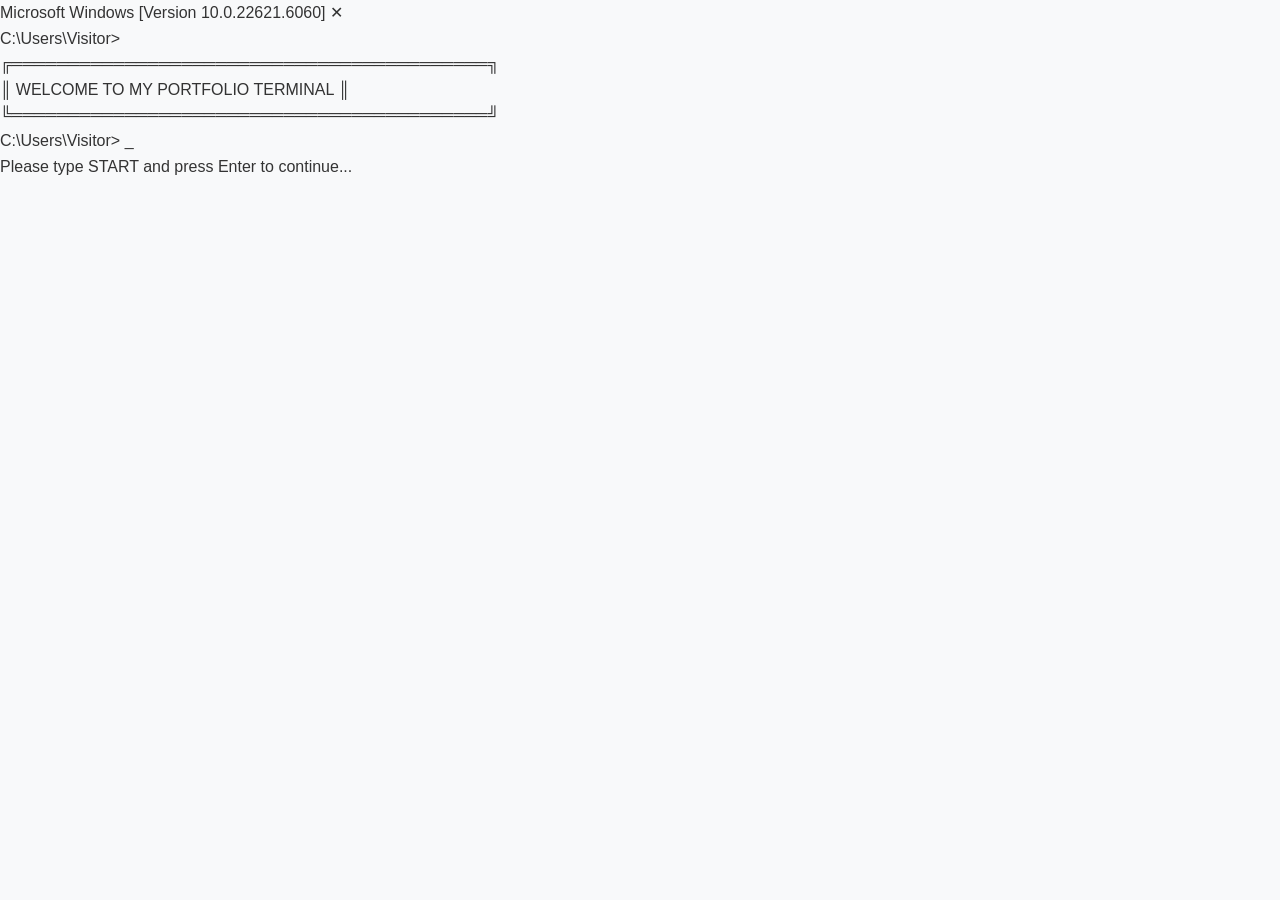
==== home.html @ 5a83742f "Update and rename index.html to home.html" ====
<!DOCTYPE html>
<html lang="en">
<head>
    <meta charset="UTF-8">
    <meta name="viewport" content="width=device-width, initial-scale=1.0">
    <title>CMD Portal - Welcome</title>
    <link rel="stylesheet" href="style.css">
</head>
<body class="cmd-body">
    <div class="cmd-container">
        <div class="cmd-screen">
            <div class="cmd-header">
                <span class="cmd-title">Microsoft Windows [Version 10.0.22621.6060]</span>
                <span class="cmd-close">✕</span>
            </div>
            <div class="cmd-content">
                <div class="cmd-line">
                    <span class="cmd-path">C:\Users\Visitor&gt;</span>
                    <span class="cmd-text"></span>
                </div>
                <div class="output-line" id="output"></div>
                
                <!-- پیام خوش‌آمدگویی -->
                <div class="welcome-message" id="welcomeMsg">
                    <div class="ascii-art">
                        ╔══════════════════════════════════════════╗<br>
                        ║     WELCOME TO MY PORTFOLIO TERMINAL      ║<br>
                        ╚══════════════════════════════════════════╝
                    </div>
                    <div class="cmd-prompt">
                        <span class="prompt-sign">C:\Users\Visitor&gt;</span>
                        <span class="blinking-cursor">_</span>
                    </div>
                    <div class="instruction">
                        Please type <span class="cmd-highlight">START</span> and press Enter to continue...
                    </div>
                </div>
            </div>
        </div>
    </div>

    <script>
        // المنت‌های صفحه
        const welcomeMsg = document.getElementById('welcomeMsg');
        let userInput = '';
        
        // ساخت input مخفی برای دریافت ورودی
        const hiddenInput = document.createElement('input');
        hiddenInput.type = 'text';
        hiddenInput.id = 'hiddenInput';
        hiddenInput.style.position = 'absolute';
        hiddenInput.style.opacity = '0';
        hiddenInput.style.left = '-9999px';
        document.body.appendChild(hiddenInput);
        
        // فوکوس روی input مخفی
        hiddenInput.focus();
        
        // دریافت ورودی از کاربر
        hiddenInput.addEventListener('keypress', function(e) {
            if (e.key === 'Enter') {
                const command = hiddenInput.value.trim().toUpperCase();
                hiddenInput.value = '';
                
                if (command === 'START') {
                    // هدایت به صفحه اصلی
                    window.location.href = 'home.html';
                } else if (command !== '') {
                    // پیام خطا برای دستور اشتباه
                    alert('Invalid command! Please type START to continue.');
                }
            }
        });
        
        // اطمینان از فوکوس روی صفحه
        document.body.addEventListener('click', function() {
            hiddenInput.focus();
        });
        
        // نمایش cursor چشمک زن
        function updateCursor() {
            const cursor = document.querySelector('.blinking-cursor');
            if (cursor) {
                cursor.style.opacity = cursor.style.opacity === '0' ? '1' : '0';
            }
        }
        
        setInterval(updateCursor, 500);
    </script>
</body>
</html>
---- style.css ----
/* تنظیمات کلی - این قسمت برای همه صفحات سایت است */
* {
    margin: 0;
    padding: 0;
    box-sizing: border-box;
}

body {
    font-family: 'Vazir', 'Segoe UI', Tahoma, Geneva, Verdana, sans-serif;
    line-height: 1.6;
    color: #333;
    background-color: #f8f9fa;
}

/* تنظیمات کانتینر - برای مرکز کردن محتوا */
.container {
    max-width: 1200px;
    margin: 0 auto;
    padding: 0 20px;
}

/* استایل منوی بالا (نویگیشن) */
header {
    background: #fff;
    box-shadow: 0 2px 10px rgba(0,0,0,0.1);
    position: fixed;
    width: 100%;
    top: 0;
    z-index: 1000;
}

nav {
    max-width: 1200px;
    margin: 0 auto;
    padding: 1rem 20px;
    display: flex;
    justify-content: space-between;
    align-items: center;
}

.logo {
    font-size: 1.5rem;
    font-weight: bold;
    color: #667eea;
}

.nav-links {
    display: flex;
    list-style: none;
    gap: 2rem;
}

.nav-links a {
    text-decoration: none;
    color: #333;
    font-weight: 500;
    transition: color 0.3s;
}

.nav-links a:hover {
    color: #667eea;
}

/* بخش خوش‌آمدگویی (Hero) */
.hero {
    background: linear-gradient(135deg, #667eea 0%, #764ba2 100%);
    color: white;
    text-align: center;
    padding: 150px 20px 100px;
    margin-top: 60px;
}

.hero-content h1 {
    font-size: 2.5rem;
    margin-bottom: 1rem;
}

.highlight {
    color: #ffd700;
}

.hero-content p {
    font-size: 1.2rem;
    margin-bottom: 0.5rem;
    opacity: 0.95;
}

.btn {
    display: inline-block;
    background: white;
    color: #667eea;
    padding: 12px 30px;
    border-radius: 25px;
    text-decoration: none;
    font-weight: bold;
    margin-top: 1rem;
    transition: transform 0.3s, box-shadow 0.3s;
}

.btn:hover {
    transform: translateY(-3px);
    box-shadow: 0 5px 15px rgba(0,0,0,0.2);
}

/* بخش پروژه‌ها */
.projects {
    padding: 80px 0;
    background: #fff;
}

.projects h2 {
    text-align: center;
    font-size: 2rem;
    margin-bottom: 1rem;
    color: #333;
}

.section-desc {
    text-align: center;
    color: #666;
    margin-bottom: 3rem;
}

.projects-grid {
    display: grid;
    grid-template-columns: repeat(auto-fill, minmax(320px, 1fr));
    gap: 30px;
}

.project-card {
    background: #fff;
    border-radius: 15px;
    overflow: hidden;
    box-shadow: 0 5px 20px rgba(0,0,0,0.1);
    transition: transform 0.3s, box-shadow 0.3s;
}

.project-card:hover {
    transform: translateY(-5px);
    box-shadow: 0 10px 30px rgba(0,0,0,0.15);
}

.project-card img {
    width: 100%;
    height: 220px;
    object-fit: cover;
}

.project-info {
    padding: 20px;
}

.project-info h3 {
    margin-bottom: 10px;
    color: #333;
}

.project-info p {
    color: #666;
    margin-bottom: 15px;
    font-size: 0.9rem;
}

.project-tags {
    display: flex;
    gap: 10px;
    flex-wrap: wrap;
    margin-bottom: 15px;
}

.project-tags span {
    background: #f0f0f0;
    padding: 5px 12px;
    border-radius: 20px;
    font-size: 0.8rem;
    color: #667eea;
}

.project-link {
    color: #667eea;
    text-decoration: none;
    font-weight: bold;
    transition: color 0.3s;
}

.project-link:hover {
    color: #764ba2;
}

/* بخش درباره من */
.about {
    background: #f8f9fa;
    padding: 80px 0;
}

.about h2 {
    text-align: center;
    font-size: 2rem;
    margin-bottom: 2rem;
}

.about-content {
    display: grid;
    grid-template-columns: 1fr 1fr;
    gap: 50px;
    align-items: center;
}

.about-text p {
    margin-bottom: 1rem;
    text-align: justify;
}

.skills {
    margin-top: 1.5rem;
}

.skills h3 {
    margin-bottom: 0.5rem;
    color: #667eea;
}

.skills ul {
    list-style: none;
    display: flex;
    flex-wrap: wrap;
    gap: 10px;
}

.skills li {
    background: white;
    padding: 5px 15px;
    border-radius: 20px;
    border: 1px solid #667eea;
    color: #667eea;
}

.about-image img {
    width: 100%;
    border-radius: 15px;
    box-shadow: 0 5px 20px rgba(0,0,0,0.1);
}

/* بخش تماس */
.contact {
    padding: 80px 0;
    background: #fff;
    text-align: center;
}

.contact h2 {
    font-size: 2rem;
    margin-bottom: 1rem;
}

.contact-info {
    display: flex;
    justify-content: center;
    gap: 40px;
    flex-wrap: wrap;
    margin-top: 3rem;
}

.contact-item {
    background: #f8f9fa;
    padding: 20px;
    border-radius: 15px;
    min-width: 200px;
}

.contact-item h3 {
    color: #667eea;
    margin-bottom: 10px;
}

/* فوتر */
footer {
    background: #333;
    color: white;
    text-align: center;
    padding: 20px;
}

/* تنظیمات موبایل (واکنش‌گرا) */
@media (max-width: 768px) {
    .nav-links {
        display: none;
    }
    
    .hero-content h1 {
        font-size: 1.8rem;
    }
    
    .about-content {
        grid-template-columns: 1fr;
    }
    
    .projects-grid {
        grid-template-columns: 1fr;
    }
    
    .contact-info {
        flex-direction: column;
        align-items: center;
    }
}
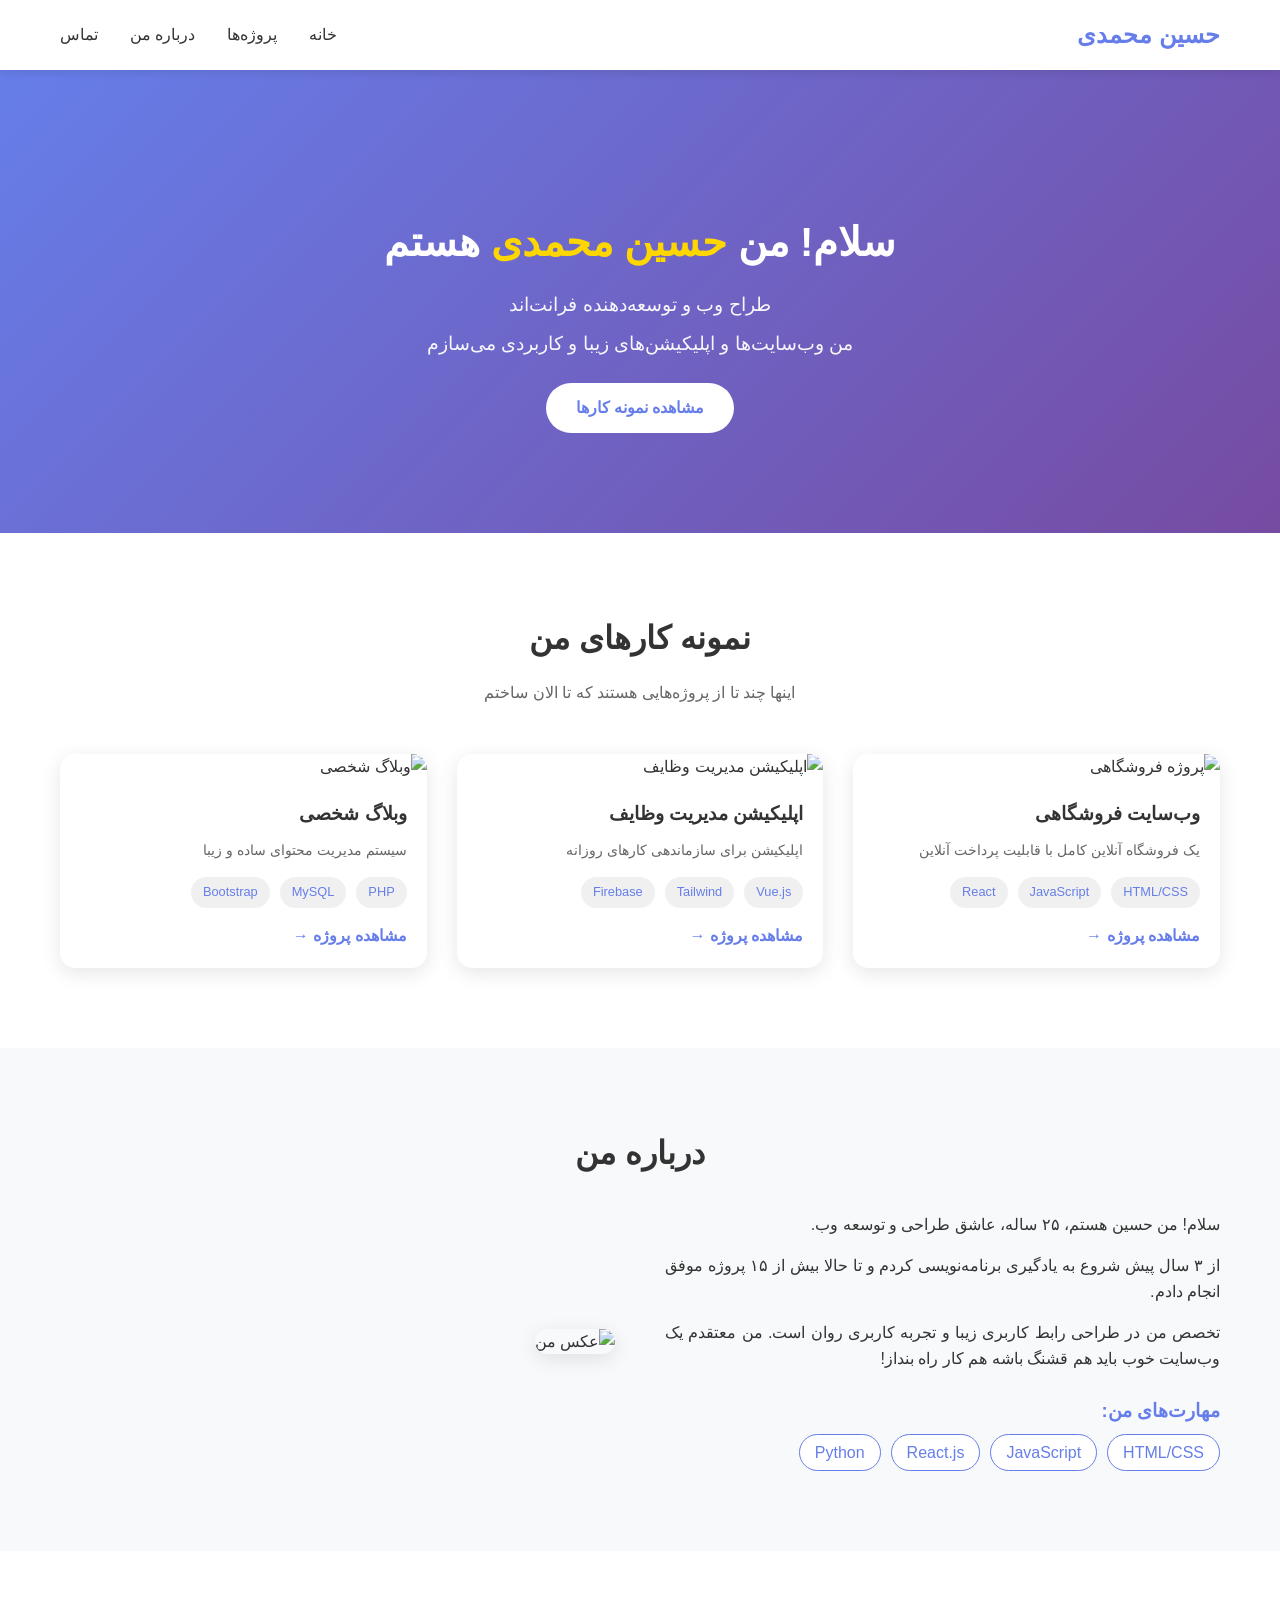
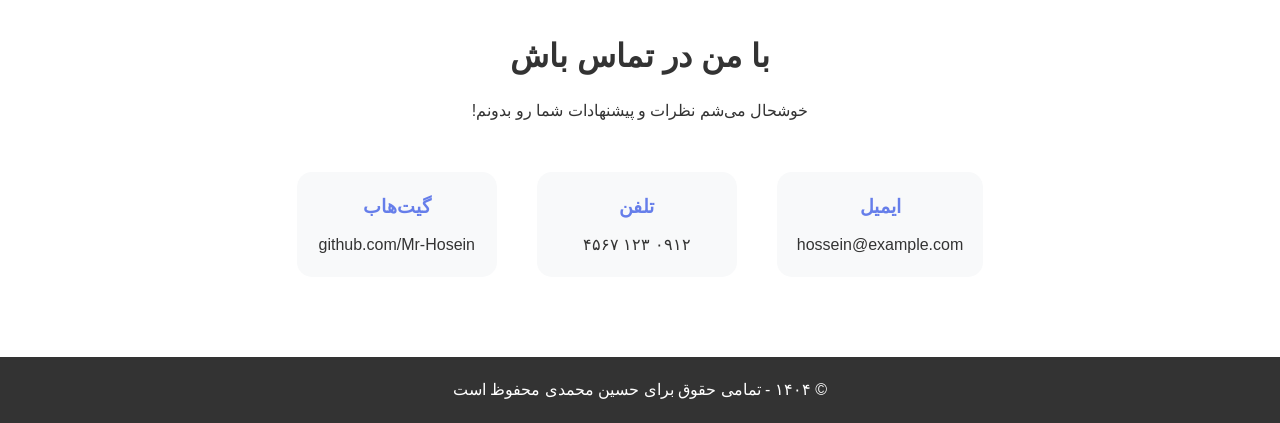
==== commit 64f0038c: "Update home.html" ====
--- a/home.html
+++ b/home.html
@@ -1,91 +1,143 @@
 <!DOCTYPE html>
-<html lang="en">
+<html lang="fa" dir="rtl">
 <head>
     <meta charset="UTF-8">
     <meta name="viewport" content="width=device-width, initial-scale=1.0">
-    <title>CMD Portal - Welcome</title>
+    <title>پورتفولیوی من | نمونه کارها</title>
     <link rel="stylesheet" href="style.css">
 </head>
-<body class="cmd-body">
-    <div class="cmd-container">
-        <div class="cmd-screen">
-            <div class="cmd-header">
-                <span class="cmd-title">Microsoft Windows [Version 10.0.22621.6060]</span>
-                <span class="cmd-close">✕</span>
+<body>
+    <!-- هدر سایت (قسمت بالایی) -->
+    <header>
+        <nav>
+            <div class="logo">حسین محمدی</div>
+            <ul class="nav-links">
+                <li><a href="#home">خانه</a></li>
+                <li><a href="#projects">پروژه‌ها</a></li>
+                <li><a href="#about">درباره من</a></li>
+                <li><a href="#contact">تماس</a></li>
+            </ul>
+        </nav>
+    </header>
+
+    <!-- بخش اصلی - صفحه خوش‌آمدگویی -->
+    <section id="home" class="hero">
+        <div class="hero-content">
+            <h1>سلام! من <span class="highlight">حسین محمدی</span> هستم</h1>
+            <p>طراح وب و توسعه‌دهنده فرانت‌اند</p>
+            <p>من وب‌سایت‌ها و اپلیکیشن‌های زیبا و کاربردی می‌سازم</p>
+            <a href="#projects" class="btn">مشاهده نمونه کارها</a>
+        </div>
+    </section>
+
+    <!-- بخش پروژه‌ها (جایی که عکس‌های شما قرار می‌گیرد) -->
+    <section id="projects" class="projects">
+        <div class="container">
+            <h2>نمونه کارهای من</h2>
+            <p class="section-desc">اینها چند تا از پروژه‌هایی هستند که تا الان ساختم</p>
+            
+            <div class="projects-grid">
+                <!-- پروژه 1 -->
+                <div class="project-card">
+                    <img src="images/project1.jpg" alt="پروژه فروشگاهی">
+                    <div class="project-info">
+                        <h3>وب‌سایت فروشگاهی</h3>
+                        <p>یک فروشگاه آنلاین کامل با قابلیت پرداخت آنلاین</p>
+                        <div class="project-tags">
+                            <span>HTML/CSS</span>
+                            <span>JavaScript</span>
+                            <span>React</span>
+                        </div>
+                        <a href="#" class="project-link">مشاهده پروژه →</a>
+                    </div>
+                </div>
+
+                <!-- پروژه 2 -->
+                <div class="project-card">
+                    <img src="images/project2.jpg" alt="اپلیکیشن مدیریت وظایف">
+                    <div class="project-info">
+                        <h3>اپلیکیشن مدیریت وظایف</h3>
+                        <p>اپلیکیشن برای سازماندهی کارهای روزانه</p>
+                        <div class="project-tags">
+                            <span>Vue.js</span>
+                            <span>Tailwind</span>
+                            <span>Firebase</span>
+                        </div>
+                        <a href="#" class="project-link">مشاهده پروژه →</a>
+                    </div>
+                </div>
+
+                <!-- پروژه 3 -->
+                <div class="project-card">
+                    <img src="images/project3.jpg" alt="وبلاگ شخصی">
+                    <div class="project-info">
+                        <h3>وبلاگ شخصی</h3>
+                        <p>سیستم مدیریت محتوای ساده و زیبا</p>
+                        <div class="project-tags">
+                            <span>PHP</span>
+                            <span>MySQL</span>
+                            <span>Bootstrap</span>
+                        </div>
+                        <a href="#" class="project-link">مشاهده پروژه →</a>
+                    </div>
+                </div>
+
+                <!-- می‌توانید پروژه‌های بیشتری اضافه کنید -->
             </div>
-            <div class="cmd-content">
-                <div class="cmd-line">
-                    <span class="cmd-path">C:\Users\Visitor&gt;</span>
-                    <span class="cmd-text"></span>
+        </div>
+    </section>
+
+    <!-- بخش درباره من -->
+    <section id="about" class="about">
+        <div class="container">
+            <h2>درباره من</h2>
+            <div class="about-content">
+                <div class="about-text">
+                    <p>سلام! من حسین هستم، ۲۵ ساله، عاشق طراحی و توسعه وب.</p>
+                    <p>از ۳ سال پیش شروع به یادگیری برنامه‌نویسی کردم و تا حالا بیش از ۱۵ پروژه موفق انجام دادم.</p>
+                    <p>تخصص من در طراحی رابط کاربری زیبا و تجربه کاربری روان است. من معتقدم یک وب‌سایت خوب باید هم قشنگ باشه هم کار راه بنداز!</p>
+                    <div class="skills">
+                        <h3>مهارت‌های من:</h3>
+                        <ul>
+                            <li>HTML/CSS</li>
+                            <li>JavaScript</li>
+                            <li>React.js</li>
+                            <li>Python</li>
+                        </ul>
+                    </div>
                 </div>
-                <div class="output-line" id="output"></div>
-                
-                <!-- پیام خوش‌آمدگویی -->
-                <div class="welcome-message" id="welcomeMsg">
-                    <div class="ascii-art">
-                        ╔══════════════════════════════════════════╗<br>
-                        ║     WELCOME TO MY PORTFOLIO TERMINAL      ║<br>
-                        ╚══════════════════════════════════════════╝
-                    </div>
-                    <div class="cmd-prompt">
-                        <span class="prompt-sign">C:\Users\Visitor&gt;</span>
-                        <span class="blinking-cursor">_</span>
-                    </div>
-                    <div class="instruction">
-                        Please type <span class="cmd-highlight">START</span> and press Enter to continue...
-                    </div>
+                <div class="about-image">
+                    <img src="images/profile.jpg" alt="عکس من">
                 </div>
             </div>
         </div>
-    </div>
+    </section>
 
-    <script>
-        // المنت‌های صفحه
-        const welcomeMsg = document.getElementById('welcomeMsg');
-        let userInput = '';
-        
-        // ساخت input مخفی برای دریافت ورودی
-        const hiddenInput = document.createElement('input');
-        hiddenInput.type = 'text';
-        hiddenInput.id = 'hiddenInput';
-        hiddenInput.style.position = 'absolute';
-        hiddenInput.style.opacity = '0';
-        hiddenInput.style.left = '-9999px';
-        document.body.appendChild(hiddenInput);
-        
-        // فوکوس روی input مخفی
-        hiddenInput.focus();
-        
-        // دریافت ورودی از کاربر
-        hiddenInput.addEventListener('keypress', function(e) {
-            if (e.key === 'Enter') {
-                const command = hiddenInput.value.trim().toUpperCase();
-                hiddenInput.value = '';
-                
-                if (command === 'START') {
-                    // هدایت به صفحه اصلی
-                    window.location.href = 'home.html';
-                } else if (command !== '') {
-                    // پیام خطا برای دستور اشتباه
-                    alert('Invalid command! Please type START to continue.');
-                }
-            }
-        });
-        
-        // اطمینان از فوکوس روی صفحه
-        document.body.addEventListener('click', function() {
-            hiddenInput.focus();
-        });
-        
-        // نمایش cursor چشمک زن
-        function updateCursor() {
-            const cursor = document.querySelector('.blinking-cursor');
-            if (cursor) {
-                cursor.style.opacity = cursor.style.opacity === '0' ? '1' : '0';
-            }
-        }
-        
-        setInterval(updateCursor, 500);
-    </script>
+    <!-- بخش تماس با من -->
+    <section id="contact" class="contact">
+        <div class="container">
+            <h2>با من در تماس باش</h2>
+            <p>خوشحال می‌شم نظرات و پیشنهادات شما رو بدونم!</p>
+            <div class="contact-info">
+                <div class="contact-item">
+                    <h3>ایمیل</h3>
+                    <p>hossein@example.com</p>
+                </div>
+                <div class="contact-item">
+                    <h3>تلفن</h3>
+                    <p>۰۹۱۲ ۱۲۳ ۴۵۶۷</p>
+                </div>
+                <div class="contact-item">
+                    <h3>گیت‌هاب</h3>
+                    <p>github.com/Mr-Hosein</p>
+                </div>
+            </div>
+        </div>
+    </section>
+
+    <!-- فوتر (پایین سایت) -->
+    <footer>
+        <p>© ۱۴۰۴ - تمامی حقوق برای حسین محمدی محفوظ است</p>
+    </footer>
 </body>
 </html>
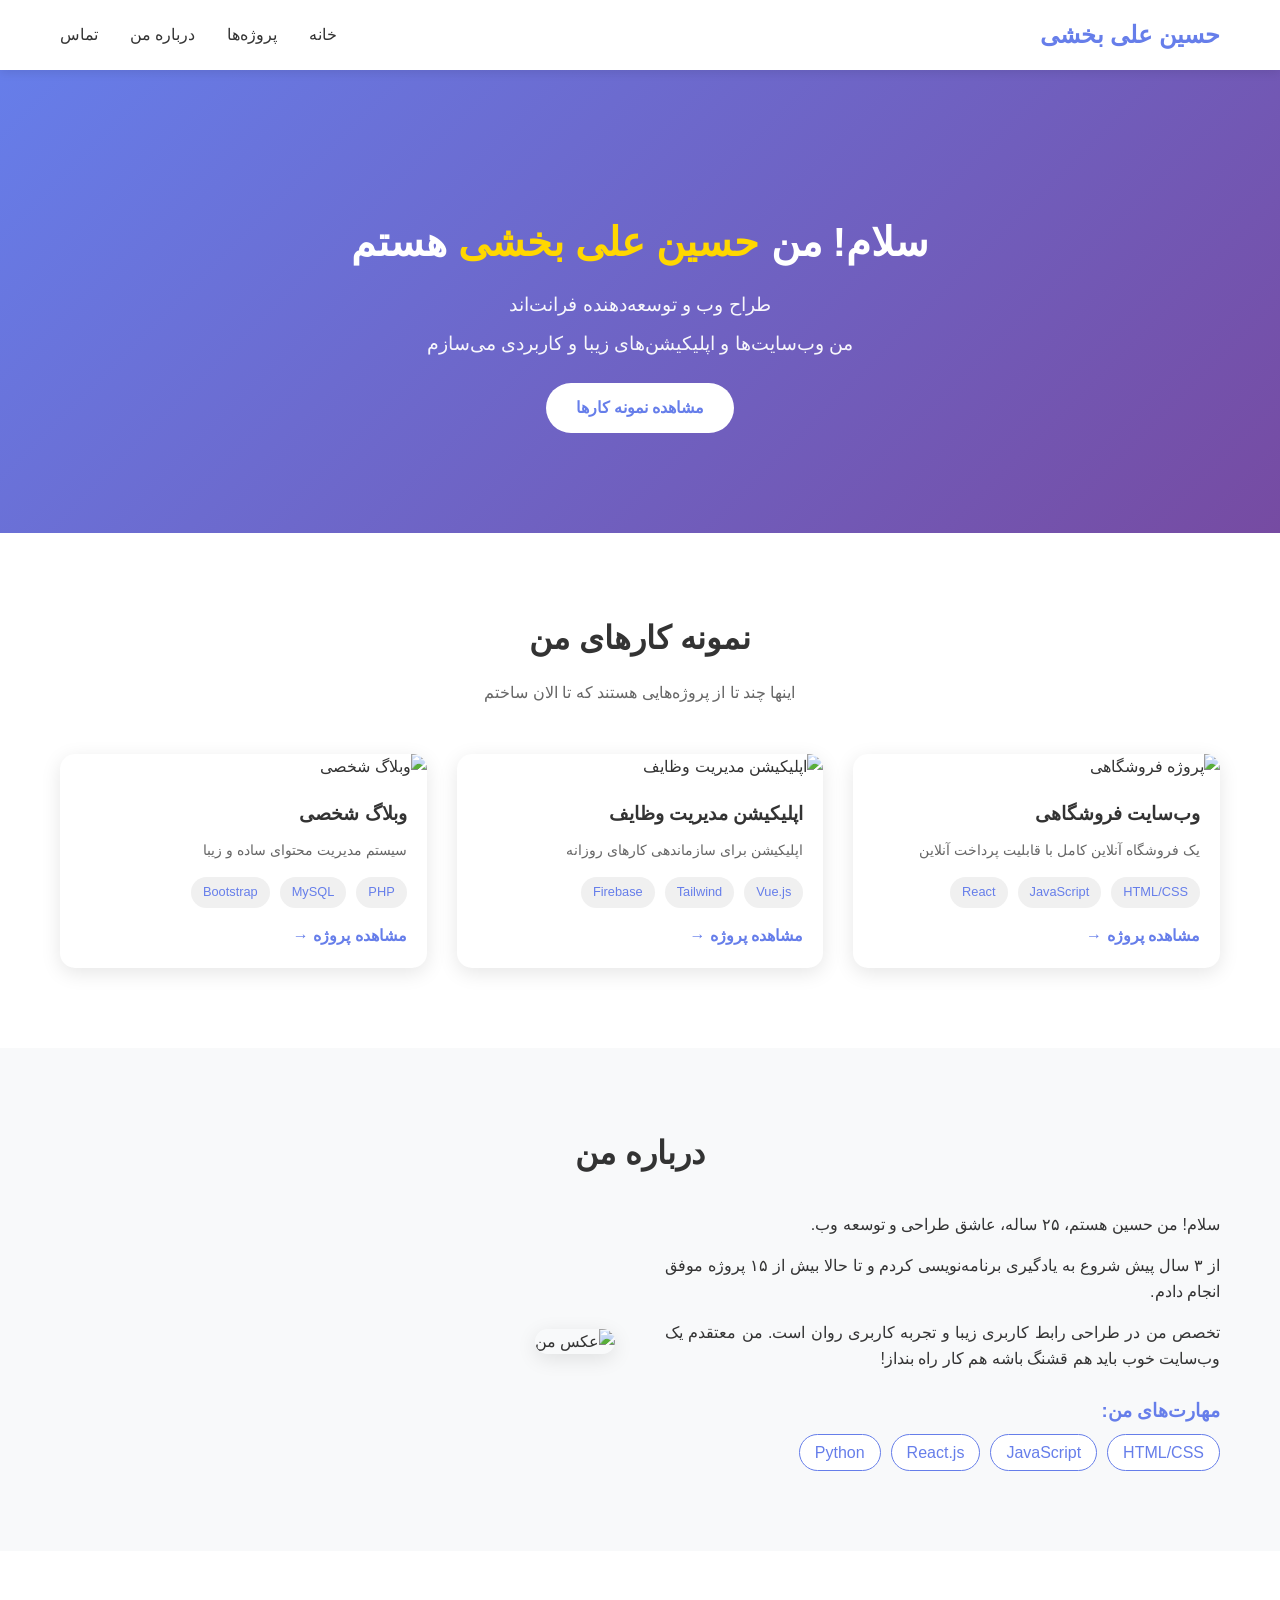
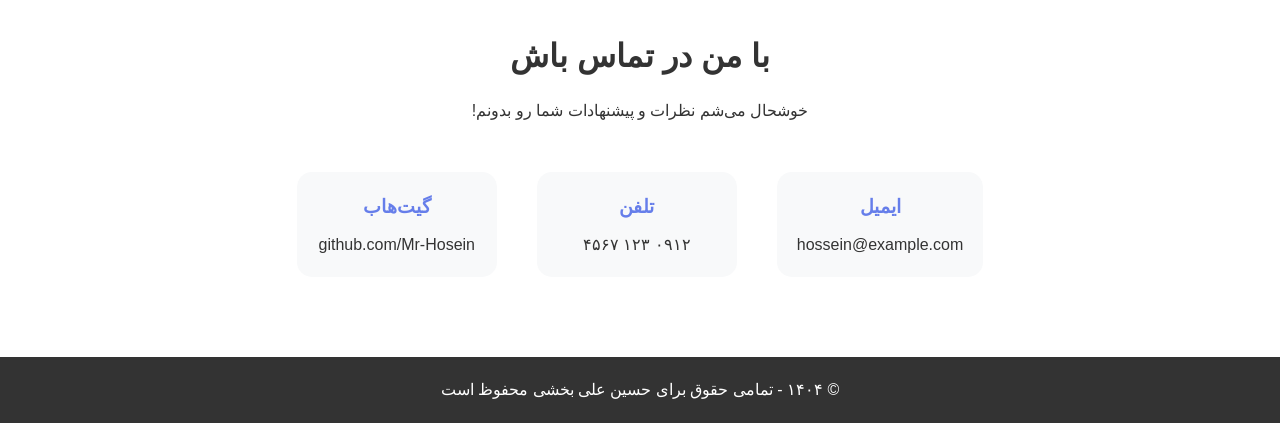
==== commit 4ebc0618: "Update home.html" ====
--- a/home.html
+++ b/home.html
@@ -4,13 +4,13 @@
     <meta charset="UTF-8">
     <meta name="viewport" content="width=device-width, initial-scale=1.0">
     <title>پورتفولیوی من | نمونه کارها</title>
-    <link rel="stylesheet" href="style.css">
+    <link rel="stylesheet" href="home_style.css">
 </head>
 <body>
     <!-- هدر سایت (قسمت بالایی) -->
     <header>
         <nav>
-            <div class="logo">حسین محمدی</div>
+            <div class="logo">حسین علی بخشی</div>
             <ul class="nav-links">
                 <li><a href="#home">خانه</a></li>
                 <li><a href="#projects">پروژه‌ها</a></li>
@@ -23,7 +23,7 @@
     <!-- بخش اصلی - صفحه خوش‌آمدگویی -->
     <section id="home" class="hero">
         <div class="hero-content">
-            <h1>سلام! من <span class="highlight">حسین محمدی</span> هستم</h1>
+            <h1>سلام! من <span class="highlight">حسین علی بخشی</span> هستم</h1>
             <p>طراح وب و توسعه‌دهنده فرانت‌اند</p>
             <p>من وب‌سایت‌ها و اپلیکیشن‌های زیبا و کاربردی می‌سازم</p>
             <a href="#projects" class="btn">مشاهده نمونه کارها</a>
@@ -137,7 +137,7 @@
 
     <!-- فوتر (پایین سایت) -->
     <footer>
-        <p>© ۱۴۰۴ - تمامی حقوق برای حسین محمدی محفوظ است</p>
+        <p>© ۱۴۰۴ - تمامی حقوق برای حسین علی بخشی محفوظ است</p>
     </footer>
 </body>
 </html>
--- a/home_style.css
+++ b/home_style.css
@@ -0,0 +1,306 @@
+/* تنظیمات کلی - این قسمت برای همه صفحات سایت است */
+* {
+    margin: 0;
+    padding: 0;
+    box-sizing: border-box;
+}
+
+body {
+    font-family: 'Vazir', 'Segoe UI', Tahoma, Geneva, Verdana, sans-serif;
+    line-height: 1.6;
+    color: #333;
+    background-color: #f8f9fa;
+}
+
+/* تنظیمات کانتینر - برای مرکز کردن محتوا */
+.container {
+    max-width: 1200px;
+    margin: 0 auto;
+    padding: 0 20px;
+}
+
+/* استایل منوی بالا (نویگیشن) */
+header {
+    background: #fff;
+    box-shadow: 0 2px 10px rgba(0,0,0,0.1);
+    position: fixed;
+    width: 100%;
+    top: 0;
+    z-index: 1000;
+}
+
+nav {
+    max-width: 1200px;
+    margin: 0 auto;
+    padding: 1rem 20px;
+    display: flex;
+    justify-content: space-between;
+    align-items: center;
+}
+
+.logo {
+    font-size: 1.5rem;
+    font-weight: bold;
+    color: #667eea;
+}
+
+.nav-links {
+    display: flex;
+    list-style: none;
+    gap: 2rem;
+}
+
+.nav-links a {
+    text-decoration: none;
+    color: #333;
+    font-weight: 500;
+    transition: color 0.3s;
+}
+
+.nav-links a:hover {
+    color: #667eea;
+}
+
+/* بخش خوش‌آمدگویی (Hero) */
+.hero {
+    background: linear-gradient(135deg, #667eea 0%, #764ba2 100%);
+    color: white;
+    text-align: center;
+    padding: 150px 20px 100px;
+    margin-top: 60px;
+}
+
+.hero-content h1 {
+    font-size: 2.5rem;
+    margin-bottom: 1rem;
+}
+
+.highlight {
+    color: #ffd700;
+}
+
+.hero-content p {
+    font-size: 1.2rem;
+    margin-bottom: 0.5rem;
+    opacity: 0.95;
+}
+
+.btn {
+    display: inline-block;
+    background: white;
+    color: #667eea;
+    padding: 12px 30px;
+    border-radius: 25px;
+    text-decoration: none;
+    font-weight: bold;
+    margin-top: 1rem;
+    transition: transform 0.3s, box-shadow 0.3s;
+}
+
+.btn:hover {
+    transform: translateY(-3px);
+    box-shadow: 0 5px 15px rgba(0,0,0,0.2);
+}
+
+/* بخش پروژه‌ها */
+.projects {
+    padding: 80px 0;
+    background: #fff;
+}
+
+.projects h2 {
+    text-align: center;
+    font-size: 2rem;
+    margin-bottom: 1rem;
+    color: #333;
+}
+
+.section-desc {
+    text-align: center;
+    color: #666;
+    margin-bottom: 3rem;
+}
+
+.projects-grid {
+    display: grid;
+    grid-template-columns: repeat(auto-fill, minmax(320px, 1fr));
+    gap: 30px;
+}
+
+.project-card {
+    background: #fff;
+    border-radius: 15px;
+    overflow: hidden;
+    box-shadow: 0 5px 20px rgba(0,0,0,0.1);
+    transition: transform 0.3s, box-shadow 0.3s;
+}
+
+.project-card:hover {
+    transform: translateY(-5px);
+    box-shadow: 0 10px 30px rgba(0,0,0,0.15);
+}
+
+.project-card img {
+    width: 100%;
+    height: 220px;
+    object-fit: cover;
+}
+
+.project-info {
+    padding: 20px;
+}
+
+.project-info h3 {
+    margin-bottom: 10px;
+    color: #333;
+}
+
+.project-info p {
+    color: #666;
+    margin-bottom: 15px;
+    font-size: 0.9rem;
+}
+
+.project-tags {
+    display: flex;
+    gap: 10px;
+    flex-wrap: wrap;
+    margin-bottom: 15px;
+}
+
+.project-tags span {
+    background: #f0f0f0;
+    padding: 5px 12px;
+    border-radius: 20px;
+    font-size: 0.8rem;
+    color: #667eea;
+}
+
+.project-link {
+    color: #667eea;
+    text-decoration: none;
+    font-weight: bold;
+    transition: color 0.3s;
+}
+
+.project-link:hover {
+    color: #764ba2;
+}
+
+/* بخش درباره من */
+.about {
+    background: #f8f9fa;
+    padding: 80px 0;
+}
+
+.about h2 {
+    text-align: center;
+    font-size: 2rem;
+    margin-bottom: 2rem;
+}
+
+.about-content {
+    display: grid;
+    grid-template-columns: 1fr 1fr;
+    gap: 50px;
+    align-items: center;
+}
+
+.about-text p {
+    margin-bottom: 1rem;
+    text-align: justify;
+}
+
+.skills {
+    margin-top: 1.5rem;
+}
+
+.skills h3 {
+    margin-bottom: 0.5rem;
+    color: #667eea;
+}
+
+.skills ul {
+    list-style: none;
+    display: flex;
+    flex-wrap: wrap;
+    gap: 10px;
+}
+
+.skills li {
+    background: white;
+    padding: 5px 15px;
+    border-radius: 20px;
+    border: 1px solid #667eea;
+    color: #667eea;
+}
+
+.about-image img {
+    width: 100%;
+    border-radius: 15px;
+    box-shadow: 0 5px 20px rgba(0,0,0,0.1);
+}
+
+/* بخش تماس */
+.contact {
+    padding: 80px 0;
+    background: #fff;
+    text-align: center;
+}
+
+.contact h2 {
+    font-size: 2rem;
+    margin-bottom: 1rem;
+}
+
+.contact-info {
+    display: flex;
+    justify-content: center;
+    gap: 40px;
+    flex-wrap: wrap;
+    margin-top: 3rem;
+}
+
+.contact-item {
+    background: #f8f9fa;
+    padding: 20px;
+    border-radius: 15px;
+    min-width: 200px;
+}
+
+.contact-item h3 {
+    color: #667eea;
+    margin-bottom: 10px;
+}
+
+/* فوتر */
+footer {
+    background: #333;
+    color: white;
+    text-align: center;
+    padding: 20px;
+}
+
+/* تنظیمات موبایل (واکنش‌گرا) */
+@media (max-width: 768px) {
+    .nav-links {
+        display: none;
+    }
+    
+    .hero-content h1 {
+        font-size: 1.8rem;
+    }
+    
+    .about-content {
+        grid-template-columns: 1fr;
+    }
+    
+    .projects-grid {
+        grid-template-columns: 1fr;
+    }
+    
+    .contact-info {
+        flex-direction: column;
+        align-items: center;
+    }
+}
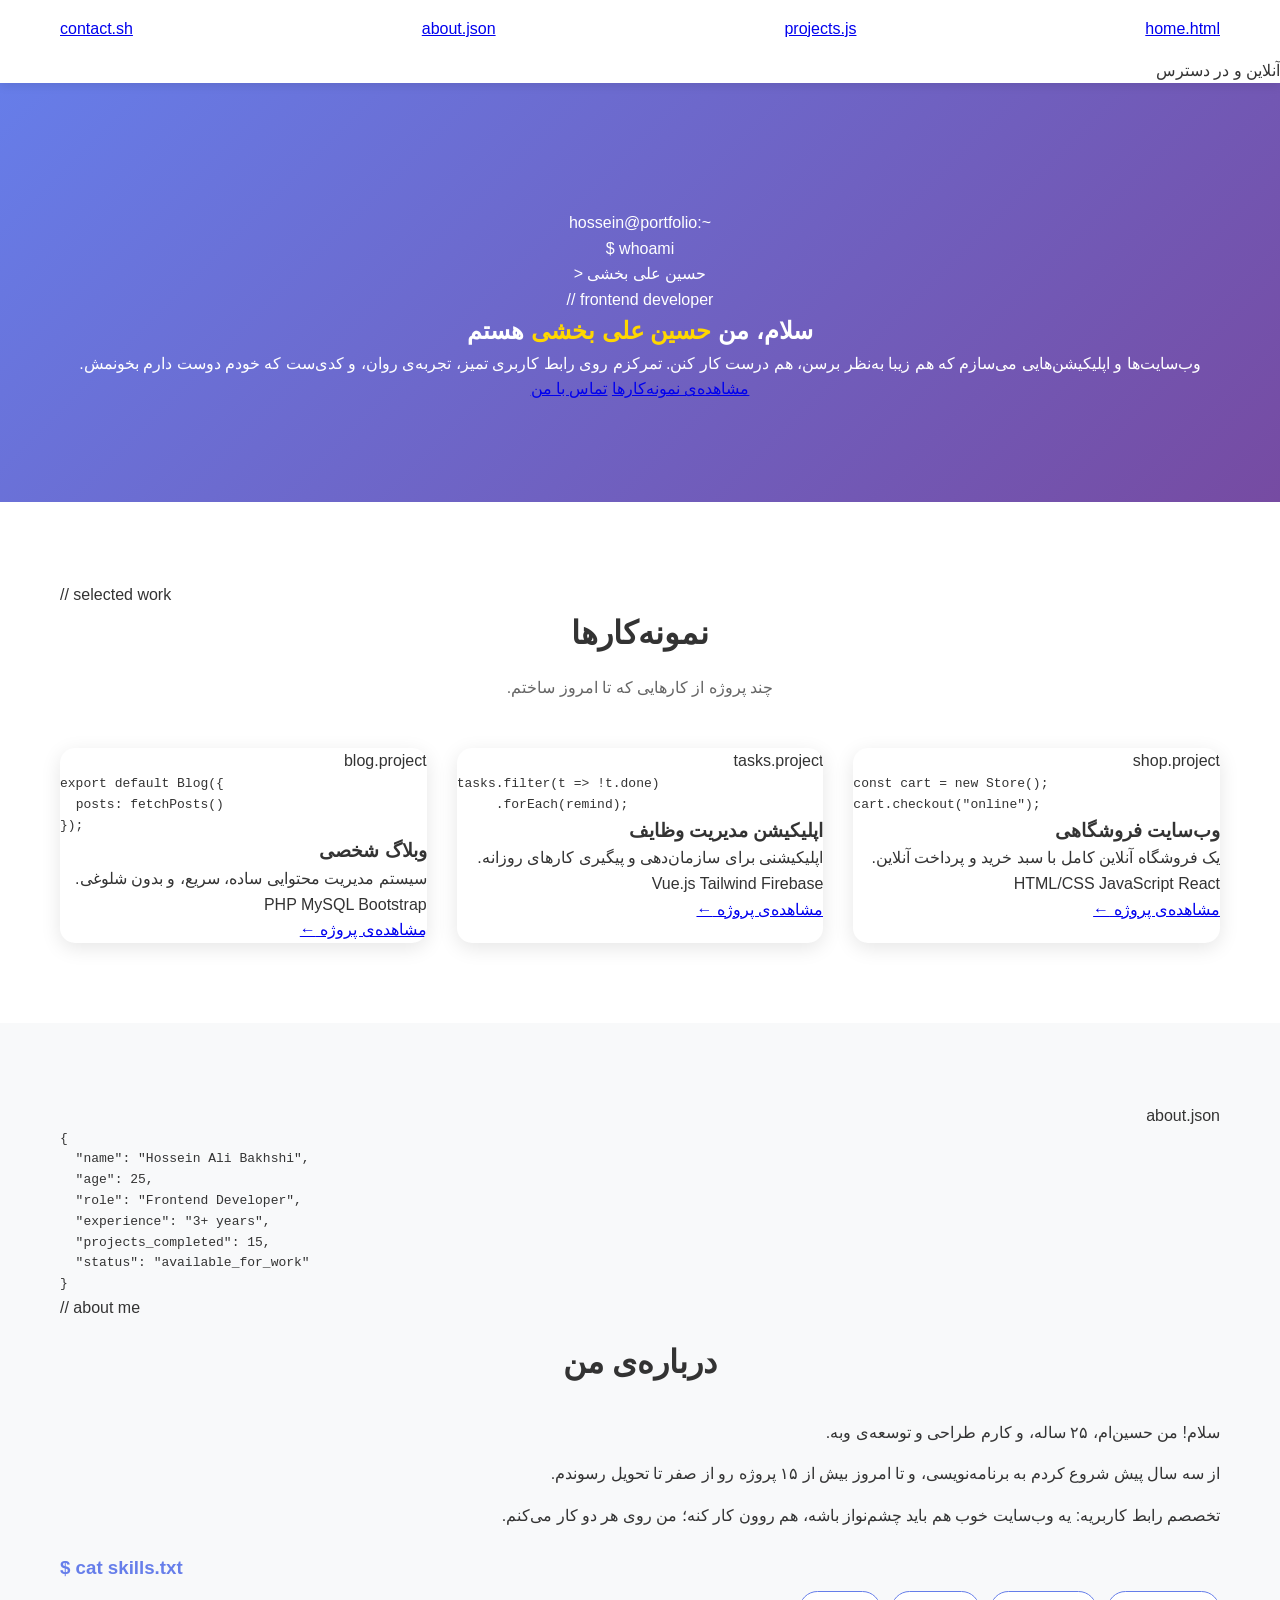
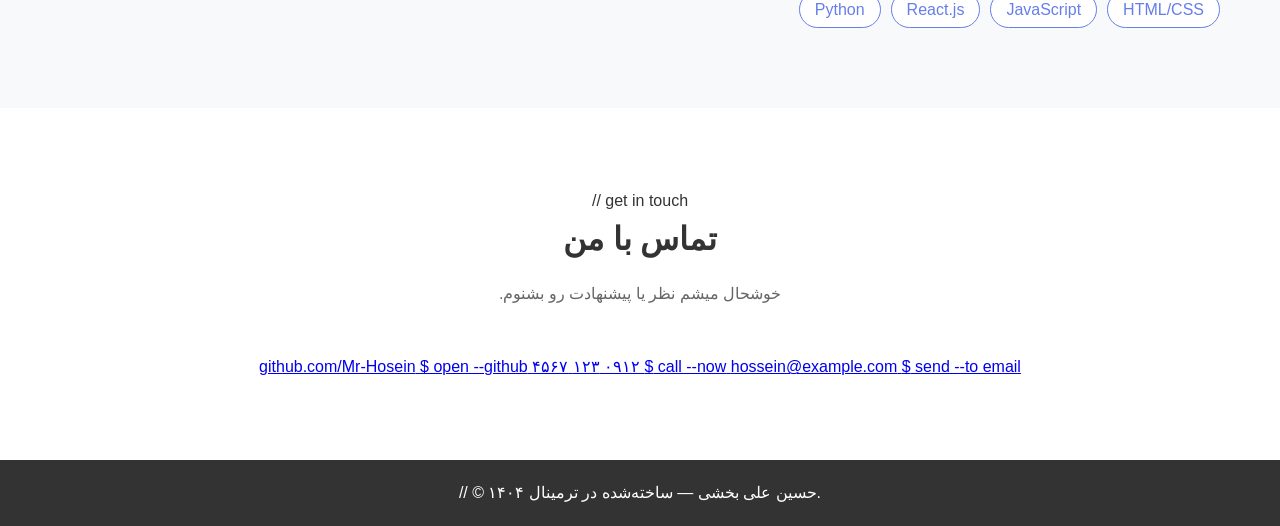
==== commit b1ece64a: "Update home.html" ====
--- a/home.html
+++ b/home.html
@@ -3,101 +3,188 @@
 <head>
     <meta charset="UTF-8">
     <meta name="viewport" content="width=device-width, initial-scale=1.0">
-    <title>پورتفولیوی من | نمونه کارها</title>
+    <title>حسین علی بخشی | طراح و توسعه‌دهنده فرانت‌اند</title>
+    <link rel="preconnect" href="https://fonts.googleapis.com">
+    <link rel="preconnect" href="https://fonts.gstatic.com" crossorigin>
+    <link href="https://fonts.googleapis.com/css2?family=JetBrains+Mono:wght@400;500;600;700&family=Vazirmatn:wght@400;500;600;700;900&display=swap" rel="stylesheet">
     <link rel="stylesheet" href="home_style.css">
 </head>
 <body>
-    <!-- هدر سایت (قسمت بالایی) -->
-    <header>
-        <nav>
-            <div class="logo">حسین علی بخشی</div>
-            <ul class="nav-links">
-                <li><a href="#home">خانه</a></li>
-                <li><a href="#projects">پروژه‌ها</a></li>
-                <li><a href="#about">درباره من</a></li>
-                <li><a href="#contact">تماس</a></li>
-            </ul>
+
+    <!-- نوار پیشرفت اسکرول -->
+    <div class="scroll-progress" id="scrollProgress"></div>
+
+    <!-- افکت خطوط ریز پس‌زمینه (Scanline) -->
+    <div class="scanline-overlay" aria-hidden="true"></div>
+
+    <!-- هدر: نوار تب‌های ادیتور کد -->
+    <header class="ide-topbar">
+        <nav class="ide-tabs">
+            <a href="#home" class="ide-tab active" data-target="home">
+                <span class="tab-dot"></span>home.html
+            </a>
+            <a href="#projects" class="ide-tab" data-target="projects">
+                <span class="tab-dot"></span>projects.js
+            </a>
+            <a href="#about" class="ide-tab" data-target="about">
+                <span class="tab-dot"></span>about.json
+            </a>
+            <a href="#contact" class="ide-tab" data-target="contact">
+                <span class="tab-dot"></span>contact.sh
+            </a>
         </nav>
+        <div class="ide-status">
+            <span class="status-dot"></span>
+            <span class="status-text">آنلاین و در دسترس</span>
+        </div>
     </header>
 
-    <!-- بخش اصلی - صفحه خوش‌آمدگویی -->
-    <section id="home" class="hero">
-        <div class="hero-content">
-            <h1>سلام! من <span class="highlight">حسین علی بخشی</span> هستم</h1>
-            <p>طراح وب و توسعه‌دهنده فرانت‌اند</p>
-            <p>من وب‌سایت‌ها و اپلیکیشن‌های زیبا و کاربردی می‌سازم</p>
-            <a href="#projects" class="btn">مشاهده نمونه کارها</a>
-        </div>
-    </section>
-
-    <!-- بخش پروژه‌ها (جایی که عکس‌های شما قرار می‌گیرد) -->
-    <section id="projects" class="projects">
-        <div class="container">
-            <h2>نمونه کارهای من</h2>
-            <p class="section-desc">اینها چند تا از پروژه‌هایی هستند که تا الان ساختم</p>
-            
-            <div class="projects-grid">
-                <!-- پروژه 1 -->
-                <div class="project-card">
-                    <img src="images/project1.jpg" alt="پروژه فروشگاهی">
-                    <div class="project-info">
-                        <h3>وب‌سایت فروشگاهی</h3>
-                        <p>یک فروشگاه آنلاین کامل با قابلیت پرداخت آنلاین</p>
-                        <div class="project-tags">
-                            <span>HTML/CSS</span>
-                            <span>JavaScript</span>
-                            <span>React</span>
-                        </div>
-                        <a href="#" class="project-link">مشاهده پروژه →</a>
-                    </div>
-                </div>
-
-                <!-- پروژه 2 -->
-                <div class="project-card">
-                    <img src="images/project2.jpg" alt="اپلیکیشن مدیریت وظایف">
-                    <div class="project-info">
-                        <h3>اپلیکیشن مدیریت وظایف</h3>
-                        <p>اپلیکیشن برای سازماندهی کارهای روزانه</p>
-                        <div class="project-tags">
-                            <span>Vue.js</span>
-                            <span>Tailwind</span>
-                            <span>Firebase</span>
-                        </div>
-                        <a href="#" class="project-link">مشاهده پروژه →</a>
-                    </div>
-                </div>
-
-                <!-- پروژه 3 -->
-                <div class="project-card">
-                    <img src="images/project3.jpg" alt="وبلاگ شخصی">
-                    <div class="project-info">
-                        <h3>وبلاگ شخصی</h3>
-                        <p>سیستم مدیریت محتوای ساده و زیبا</p>
-                        <div class="project-tags">
-                            <span>PHP</span>
-                            <span>MySQL</span>
-                            <span>Bootstrap</span>
-                        </div>
-                        <a href="#" class="project-link">مشاهده پروژه →</a>
-                    </div>
-                </div>
-
-                <!-- می‌توانید پروژه‌های بیشتری اضافه کنید -->
+    <main>
+        <!-- بخش Hero: ترمینال زنده -->
+        <section id="home" class="hero">
+            <div class="container hero-grid">
+                <div class="terminal-window hero-terminal">
+                    <div class="terminal-titlebar">
+                        <span class="dot dot-red"></span>
+                        <span class="dot dot-yellow"></span>
+                        <span class="dot dot-green"></span>
+                        <span class="terminal-title" dir="ltr">hossein@portfolio:~</span>
+                    </div>
+                    <div class="terminal-body" id="heroTerminal" dir="ltr">
+                        <!-- خطوط با جاوااسکریپت تایپ میشن -->
+                    </div>
+                </div>
+
+                <div class="hero-side">
+                    <p class="eyebrow" dir="ltr">// frontend developer</p>
+                    <h1>
+                        سلام، من <span class="highlight">حسین علی بخشی</span> هستم
+                    </h1>
+                    <p class="hero-desc">
+                        وب‌سایت‌ها و اپلیکیشن‌هایی می‌سازم که هم زیبا به‌نظر برسن، هم درست کار کنن.
+                        تمرکزم روی رابط کاربری تمیز، تجربه‌ی روان، و کدی‌‌ست که خودم دوست دارم بخونمش.
+                    </p>
+                    <div class="hero-actions">
+                        <a href="#projects" class="btn-primary">مشاهده‌ی نمونه‌کارها</a>
+                        <a href="#contact" class="btn-ghost">تماس با من</a>
+                    </div>
+                </div>
             </div>
-        </div>
-    </section>
-
-    <!-- بخش درباره من -->
-    <section id="about" class="about">
-        <div class="container">
-            <h2>درباره من</h2>
-            <div class="about-content">
-                <div class="about-text">
-                    <p>سلام! من حسین هستم، ۲۵ ساله، عاشق طراحی و توسعه وب.</p>
-                    <p>از ۳ سال پیش شروع به یادگیری برنامه‌نویسی کردم و تا حالا بیش از ۱۵ پروژه موفق انجام دادم.</p>
-                    <p>تخصص من در طراحی رابط کاربری زیبا و تجربه کاربری روان است. من معتقدم یک وب‌سایت خوب باید هم قشنگ باشه هم کار راه بنداز!</p>
+        </section>
+
+        <!-- بخش پروژه‌ها -->
+        <section id="projects" class="projects">
+            <div class="container">
+                <p class="section-eyebrow" dir="ltr">// selected work</p>
+                <h2 class="section-title">نمونه‌کارها</h2>
+                <p class="section-desc">چند پروژه از کارهایی که تا امروز ساختم.</p>
+
+                <div class="projects-grid">
+                    <article class="project-card reveal" style="--accent:#3ddc73;">
+                        <div class="card-titlebar">
+                            <span class="dot dot-red"></span>
+                            <span class="dot dot-yellow"></span>
+                            <span class="dot dot-green"></span>
+                            <span class="card-filename" dir="ltr">shop.project</span>
+                        </div>
+                        <div class="card-preview" aria-hidden="true">
+                            <pre dir="ltr"><code><span class="c-key">const</span> <span class="c-var">cart</span> = <span class="c-key">new</span> <span class="c-fn">Store</span>();
+<span class="c-var">cart</span>.<span class="c-fn">checkout</span>(<span class="c-str">"online"</span>);</code></pre>
+                        </div>
+                        <div class="card-body">
+                            <h3>وب‌سایت فروشگاهی</h3>
+                            <p>یک فروشگاه آنلاین کامل با سبد خرید و پرداخت آنلاین.</p>
+                            <div class="tags">
+                                <span>HTML/CSS</span>
+                                <span>JavaScript</span>
+                                <span>React</span>
+                            </div>
+                            <a href="#" class="card-link">مشاهده‌ی پروژه <span class="arrow">←</span></a>
+                        </div>
+                    </article>
+
+                    <article class="project-card reveal" style="--accent:#ffb454;">
+                        <div class="card-titlebar">
+                            <span class="dot dot-red"></span>
+                            <span class="dot dot-yellow"></span>
+                            <span class="dot dot-green"></span>
+                            <span class="card-filename" dir="ltr">tasks.project</span>
+                        </div>
+                        <div class="card-preview" aria-hidden="true">
+                            <pre dir="ltr"><code><span class="c-var">tasks</span>.<span class="c-fn">filter</span>(t <span class="c-key">=></span> !t.<span class="c-var">done</span>)
+     .<span class="c-fn">forEach</span>(<span class="c-fn">remind</span>);</code></pre>
+                        </div>
+                        <div class="card-body">
+                            <h3>اپلیکیشن مدیریت وظایف</h3>
+                            <p>اپلیکیشنی برای سازمان‌دهی و پیگیری کارهای روزانه.</p>
+                            <div class="tags">
+                                <span>Vue.js</span>
+                                <span>Tailwind</span>
+                                <span>Firebase</span>
+                            </div>
+                            <a href="#" class="card-link">مشاهده‌ی پروژه <span class="arrow">←</span></a>
+                        </div>
+                    </article>
+
+                    <article class="project-card reveal" style="--accent:#63b3ff;">
+                        <div class="card-titlebar">
+                            <span class="dot dot-red"></span>
+                            <span class="dot dot-yellow"></span>
+                            <span class="dot dot-green"></span>
+                            <span class="card-filename" dir="ltr">blog.project</span>
+                        </div>
+                        <div class="card-preview" aria-hidden="true">
+                            <pre dir="ltr"><code><span class="c-key">export</span> <span class="c-key">default</span> <span class="c-fn">Blog</span>({
+  <span class="c-var">posts</span>: <span class="c-fn">fetchPosts</span>()
+});</code></pre>
+                        </div>
+                        <div class="card-body">
+                            <h3>وبلاگ شخصی</h3>
+                            <p>سیستم مدیریت محتوایی ساده، سریع، و بدون شلوغی.</p>
+                            <div class="tags">
+                                <span>PHP</span>
+                                <span>MySQL</span>
+                                <span>Bootstrap</span>
+                            </div>
+                            <a href="#" class="card-link">مشاهده‌ی پروژه <span class="arrow">←</span></a>
+                        </div>
+                    </article>
+                </div>
+            </div>
+        </section>
+
+        <!-- بخش درباره‌ی من -->
+        <section id="about" class="about">
+            <div class="container about-grid">
+                <div class="about-visual reveal">
+                    <div class="terminal-window">
+                        <div class="terminal-titlebar">
+                            <span class="dot dot-red"></span>
+                            <span class="dot dot-yellow"></span>
+                            <span class="dot dot-green"></span>
+                            <span class="terminal-title" dir="ltr">about.json</span>
+                        </div>
+                        <div class="terminal-body about-json" dir="ltr">
+<pre><code>{
+  <span class="c-key">"name"</span>: <span class="c-str">"Hossein Ali Bakhshi"</span>,
+  <span class="c-key">"age"</span>: <span class="c-num">25</span>,
+  <span class="c-key">"role"</span>: <span class="c-str">"Frontend Developer"</span>,
+  <span class="c-key">"experience"</span>: <span class="c-str">"3+ years"</span>,
+  <span class="c-key">"projects_completed"</span>: <span class="c-num">15</span>,
+  <span class="c-key">"status"</span>: <span class="c-str">"available_for_work"</span>
+}</code></pre>
+                        </div>
+                    </div>
+                </div>
+
+                <div class="about-text reveal">
+                    <p class="section-eyebrow" dir="ltr">// about me</p>
+                    <h2 class="section-title">درباره‌ی من</h2>
+                    <p>سلام! من حسین‌ام، ۲۵ ساله، و کارم طراحی و توسعه‌ی وبه.</p>
+                    <p>از سه سال پیش شروع کردم به برنامه‌نویسی، و تا امروز بیش از ۱۵ پروژه رو از صفر تا تحویل رسوندم.</p>
+                    <p>تخصصم رابط کاربریه: یه وب‌سایت خوب هم باید چشم‌نواز باشه، هم روون کار کنه؛ من روی هر دو کار می‌کنم.</p>
                     <div class="skills">
-                        <h3>مهارت‌های من:</h3>
+                        <h3 dir="ltr">$ cat skills.txt</h3>
                         <ul>
                             <li>HTML/CSS</li>
                             <li>JavaScript</li>
@@ -106,38 +193,166 @@
                         </ul>
                     </div>
                 </div>
-                <div class="about-image">
-                    <img src="images/profile.jpg" alt="عکس من">
-                </div>
             </div>
-        </div>
-    </section>
-
-    <!-- بخش تماس با من -->
-    <section id="contact" class="contact">
-        <div class="container">
-            <h2>با من در تماس باش</h2>
-            <p>خوشحال می‌شم نظرات و پیشنهادات شما رو بدونم!</p>
-            <div class="contact-info">
-                <div class="contact-item">
-                    <h3>ایمیل</h3>
-                    <p>hossein@example.com</p>
-                </div>
-                <div class="contact-item">
-                    <h3>تلفن</h3>
-                    <p>۰۹۱۲ ۱۲۳ ۴۵۶۷</p>
-                </div>
-                <div class="contact-item">
-                    <h3>گیت‌هاب</h3>
-                    <p>github.com/Mr-Hosein</p>
+        </section>
+
+        <!-- بخش تماس -->
+        <section id="contact" class="contact">
+            <div class="container">
+                <p class="section-eyebrow" dir="ltr">// get in touch</p>
+                <h2 class="section-title">تماس با من</h2>
+                <p class="section-desc">خوشحال میشم نظر یا پیشنهادت رو بشنوم.</p>
+
+                <div class="contact-grid">
+                    <a class="contact-cmd reveal" href="mailto:hossein@example.com">
+                        <span class="cmd-line" dir="ltr"><span class="cmd-prompt">$</span> send --to email</span>
+                        <span class="cmd-value" dir="ltr">hossein@example.com</span>
+                    </a>
+                    <a class="contact-cmd reveal" href="tel:+989121234567">
+                        <span class="cmd-line" dir="ltr"><span class="cmd-prompt">$</span> call --now</span>
+                        <span class="cmd-value">۰۹۱۲ ۱۲۳ ۴۵۶۷</span>
+                    </a>
+                    <a class="contact-cmd reveal" href="https://github.com/Mr-Hosein" target="_blank" rel="noopener noreferrer">
+                        <span class="cmd-line" dir="ltr"><span class="cmd-prompt">$</span> open --github</span>
+                        <span class="cmd-value" dir="ltr">github.com/Mr-Hosein</span>
+                    </a>
                 </div>
             </div>
-        </div>
-    </section>
-
-    <!-- فوتر (پایین سایت) -->
-    <footer>
-        <p>© ۱۴۰۴ - تمامی حقوق برای حسین علی بخشی محفوظ است</p>
+        </section>
+    </main>
+
+    <footer class="site-footer">
+        <p dir="ltr" class="footer-line">// © ۱۴۰۴ حسین علی بخشی — ساخته‌شده در ترمینال.</p>
     </footer>
+
+    <script>
+        /* ============================
+           تایپ خودکار ترمینال Hero
+        ============================ */
+        const heroTerminal = document.getElementById('heroTerminal');
+        const reduceMotion = window.matchMedia('(prefers-reduced-motion: reduce)').matches;
+
+        const heroLines = [
+            { type: 'prompt', text: 'whoami' },
+            { type: 'output', text: 'حسین علی بخشی' },
+            { type: 'prompt', text: 'cat role.txt' },
+            { type: 'output', text: 'طراح وب و توسعه‌دهنده‌ی فرانت‌اند' },
+            { type: 'prompt', text: './run_portfolio.sh' },
+            { type: 'output', text: 'در حال بارگذاری تجربه‌ها... done ✓' }
+        ];
+
+        function buildLineElement(kind) {
+            const line = document.createElement('div');
+            line.className = 'term-line ' + kind;
+            if (kind === 'prompt') {
+                const prompt = document.createElement('span');
+                prompt.className = 'term-prompt-sign';
+                prompt.textContent = '$ ';
+                line.appendChild(prompt);
+            } else {
+                const arrow = document.createElement('span');
+                arrow.className = 'term-output-sign';
+                arrow.textContent = '> ';
+                line.appendChild(arrow);
+            }
+            const textSpan = document.createElement('span');
+            textSpan.className = 'term-text';
+            textSpan.setAttribute('dir', 'auto');
+            line.appendChild(textSpan);
+            return { line, textSpan };
+        }
+
+        function typeLines(lines, index) {
+            if (index >= lines.length) {
+                const cursor = document.createElement('span');
+                cursor.className = 'term-cursor';
+                cursor.textContent = '_';
+                heroTerminal.appendChild(cursor);
+                return;
+            }
+
+            const { type, text } = lines[index];
+            const { line, textSpan } = buildLineElement(type);
+            heroTerminal.appendChild(line);
+
+            if (reduceMotion) {
+                textSpan.textContent = text;
+                setTimeout(() => typeLines(lines, index + 1), 150);
+                return;
+            }
+
+            let charIndex = 0;
+            const typeSpeed = type === 'prompt' ? 55 : 28;
+
+            function typeChar() {
+                if (charIndex <= text.length) {
+                    textSpan.textContent = text.slice(0, charIndex);
+                    charIndex++;
+                    setTimeout(typeChar, typeSpeed);
+                } else {
+                    setTimeout(() => typeLines(lines, index + 1), type === 'prompt' ? 250 : 500);
+                }
+            }
+            typeChar();
+        }
+
+        typeLines(heroLines, 0);
+
+        /* ============================
+           انیمیشن ظاهر شدن هنگام اسکرول
+        ============================ */
+        const revealEls = document.querySelectorAll('.reveal');
+        if ('IntersectionObserver' in window && !reduceMotion) {
+            const observer = new IntersectionObserver((entries) => {
+                entries.forEach((entry, i) => {
+                    if (entry.isIntersecting) {
+                        setTimeout(() => entry.target.classList.add('in-view'), i * 60);
+                        observer.unobserve(entry.target);
+                    }
+                });
+            }, { threshold: 0.15 });
+
+            revealEls.forEach(el => observer.observe(el));
+        } else {
+            revealEls.forEach(el => el.classList.add('in-view'));
+        }
+
+        /* ============================
+           نوار پیشرفت اسکرول
+        ============================ */
+        const scrollProgress = document.getElementById('scrollProgress');
+        function updateScrollProgress() {
+            const scrollTop = window.scrollY;
+            const docHeight = document.documentElement.scrollHeight - window.innerHeight;
+            const percent = docHeight > 0 ? (scrollTop / docHeight) * 100 : 0;
+            scrollProgress.style.width = percent + '%';
+        }
+        window.addEventListener('scroll', updateScrollProgress, { passive: true });
+        updateScrollProgress();
+
+        /* ============================
+           فعال کردن تب فعلی بر اساس بخش دیده‌شده
+        ============================ */
+        const sections = document.querySelectorAll('main > section[id]');
+        const tabs = document.querySelectorAll('.ide-tab');
+
+        function setActiveTab(id) {
+            tabs.forEach(tab => {
+                tab.classList.toggle('active', tab.dataset.target === id);
+            });
+        }
+
+        if ('IntersectionObserver' in window) {
+            const navObserver = new IntersectionObserver((entries) => {
+                entries.forEach(entry => {
+                    if (entry.isIntersecting) {
+                        setActiveTab(entry.target.id);
+                    }
+                });
+            }, { threshold: 0.5 });
+
+            sections.forEach(sec => navObserver.observe(sec));
+        }
+    </script>
 </body>
 </html>
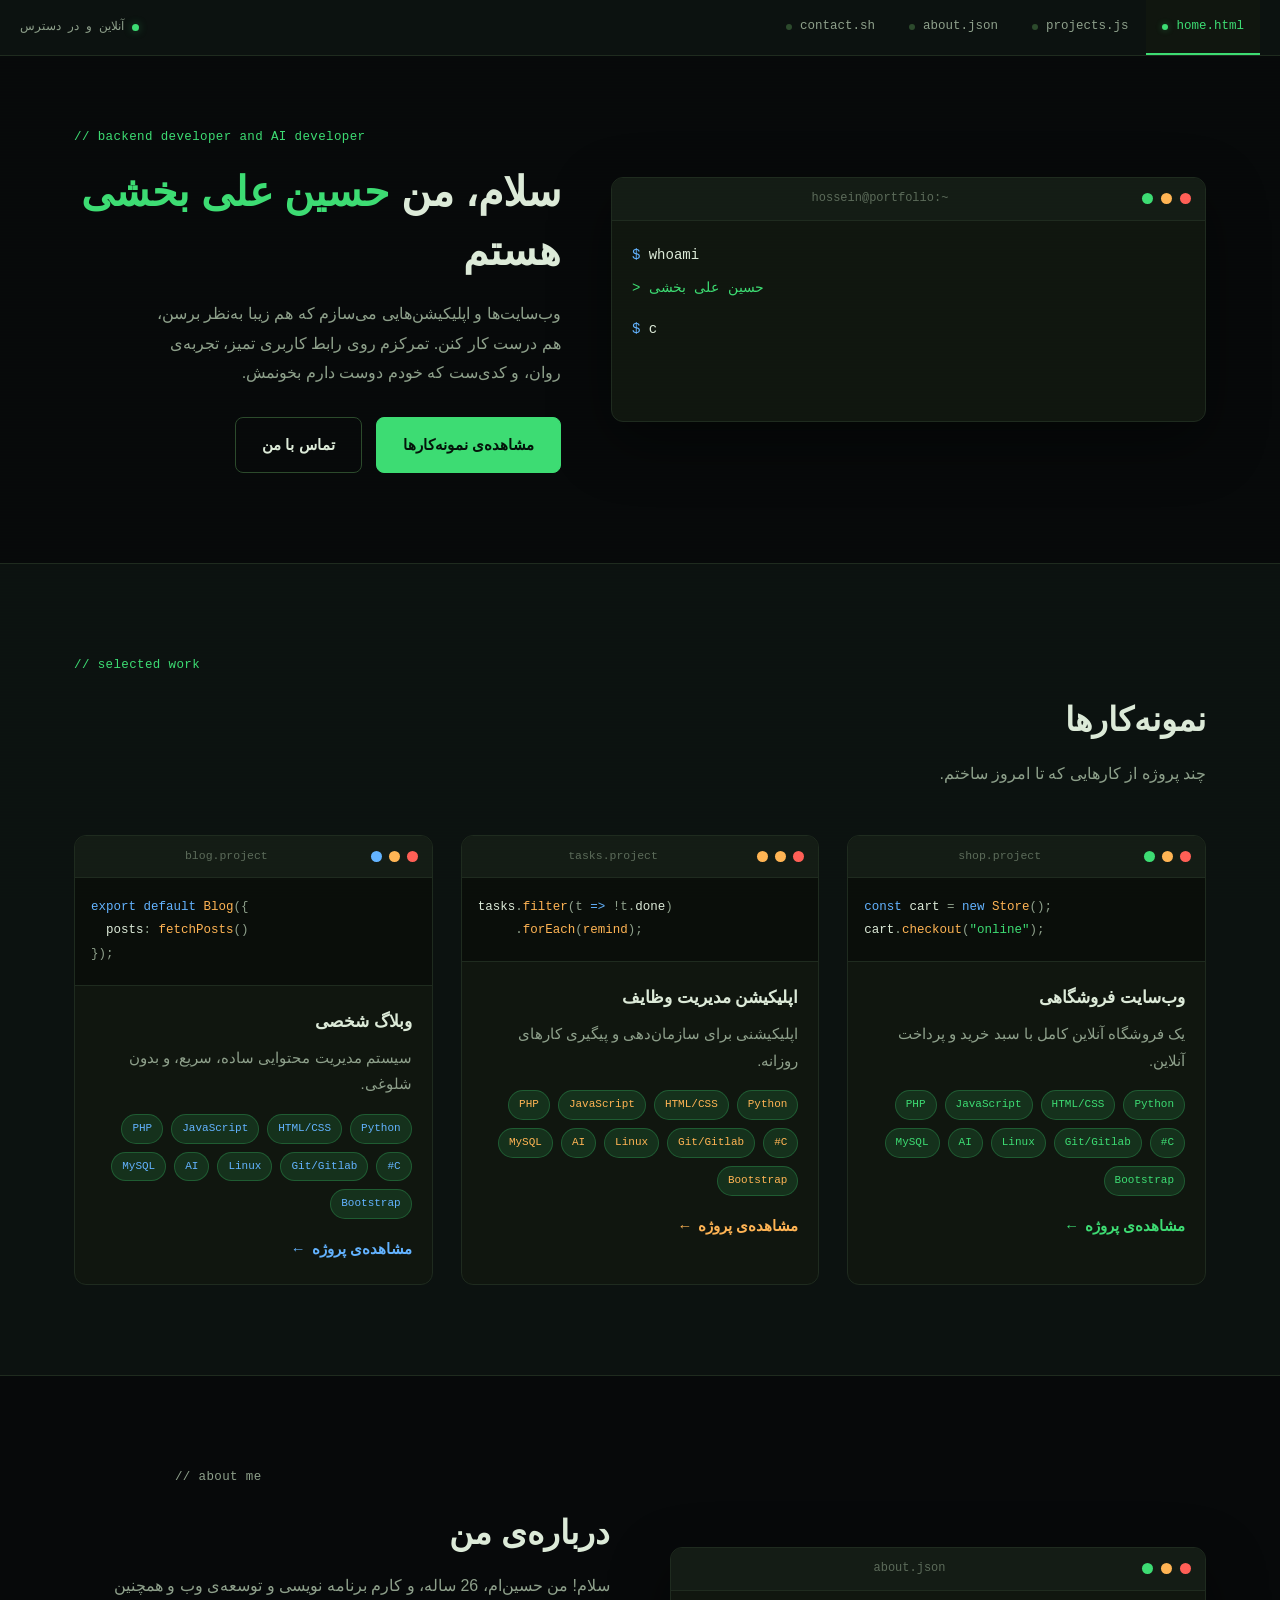
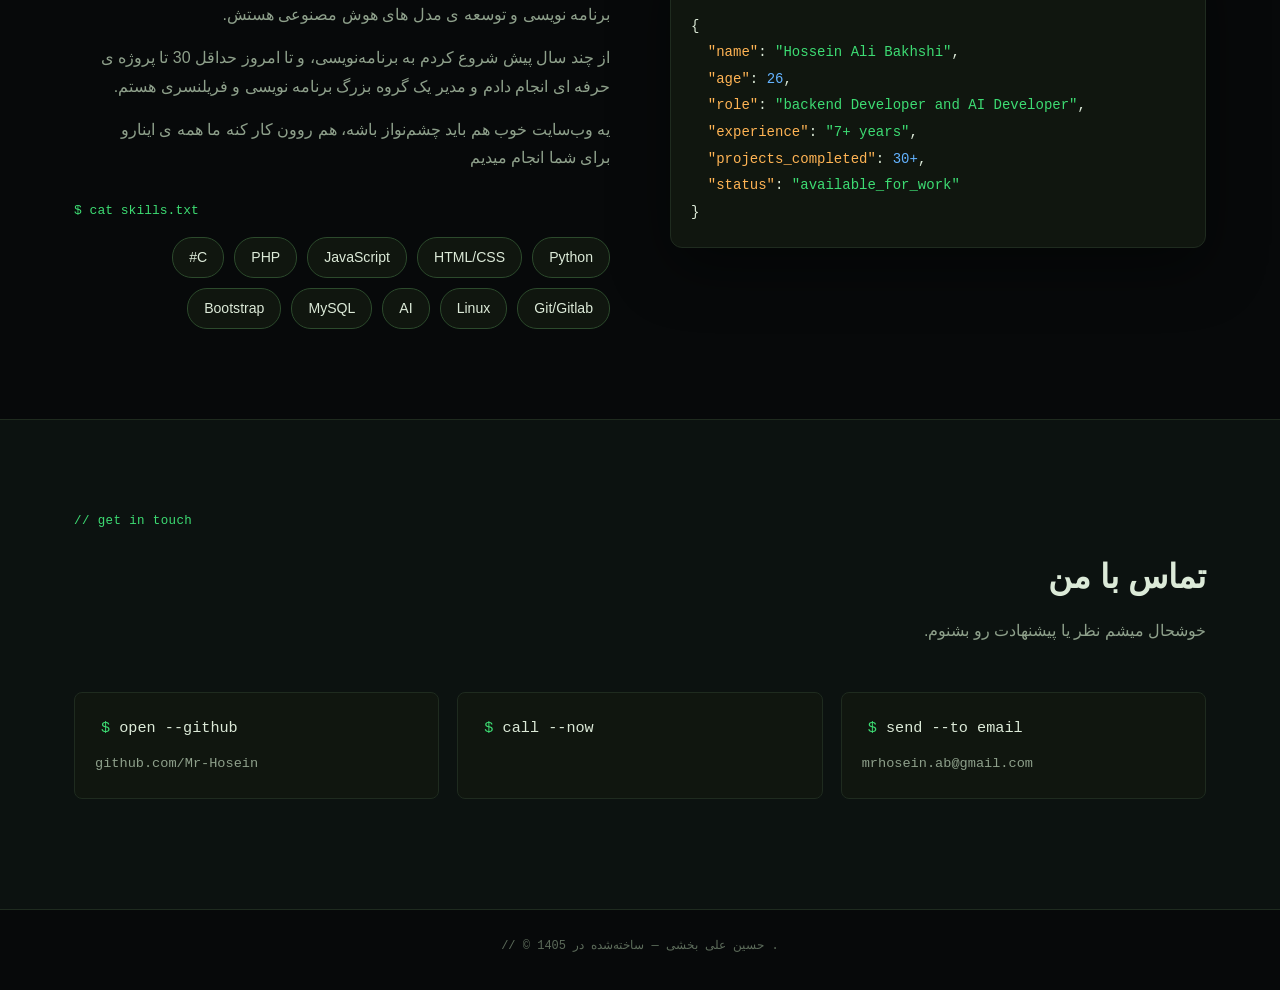
==== commit 6a7bea48: "Update home.html" ====
--- a/home.html
+++ b/home.html
@@ -3,7 +3,7 @@
 <head>
     <meta charset="UTF-8">
     <meta name="viewport" content="width=device-width, initial-scale=1.0">
-    <title>حسین علی بخشی | طراح و توسعه‌دهنده فرانت‌اند</title>
+    <title>حسین علی بخشی | طراح و توسعه‌دهنده بک اند و ابزار های هوش مصنوعی</title>
     <link rel="preconnect" href="https://fonts.googleapis.com">
     <link rel="preconnect" href="https://fonts.gstatic.com" crossorigin>
     <link href="https://fonts.googleapis.com/css2?family=JetBrains+Mono:wght@400;500;600;700&family=Vazirmatn:wght@400;500;600;700;900&display=swap" rel="stylesheet">
@@ -56,7 +56,7 @@
                 </div>
 
                 <div class="hero-side">
-                    <p class="eyebrow" dir="ltr">// frontend developer</p>
+                    <p class="eyebrow" dir="ltr">// backend developer and AI developer</p>
                     <h1>
                         سلام، من <span class="highlight">حسین علی بخشی</span> هستم
                     </h1>
@@ -95,9 +95,16 @@
                             <h3>وب‌سایت فروشگاهی</h3>
                             <p>یک فروشگاه آنلاین کامل با سبد خرید و پرداخت آنلاین.</p>
                             <div class="tags">
+                                <span>Python</span>
                                 <span>HTML/CSS</span>
                                 <span>JavaScript</span>
-                                <span>React</span>
+                                <span>PHP</span>
+                                <span>C#</span>
+                                <span>Git/Gitlab</span>
+                                <span>Linux</span>
+                                <span>AI</span>
+                                <span>MySQL</span>
+                                <span>Bootstrap</span>
                             </div>
                             <a href="#" class="card-link">مشاهده‌ی پروژه <span class="arrow">←</span></a>
                         </div>
@@ -118,9 +125,16 @@
                             <h3>اپلیکیشن مدیریت وظایف</h3>
                             <p>اپلیکیشنی برای سازمان‌دهی و پیگیری کارهای روزانه.</p>
                             <div class="tags">
-                                <span>Vue.js</span>
-                                <span>Tailwind</span>
-                                <span>Firebase</span>
+                                <span>Python</span>
+                                <span>HTML/CSS</span>
+                                <span>JavaScript</span>
+                                <span>PHP</span>
+                                <span>C#</span>
+                                <span>Git/Gitlab</span>
+                                <span>Linux</span>
+                                <span>AI</span>
+                                <span>MySQL</span>
+                                <span>Bootstrap</span>
                             </div>
                             <a href="#" class="card-link">مشاهده‌ی پروژه <span class="arrow">←</span></a>
                         </div>
@@ -142,7 +156,14 @@
                             <h3>وبلاگ شخصی</h3>
                             <p>سیستم مدیریت محتوایی ساده، سریع، و بدون شلوغی.</p>
                             <div class="tags">
+                                <span>Python</span>
+                                <span>HTML/CSS</span>
+                                <span>JavaScript</span>
                                 <span>PHP</span>
+                                <span>C#</span>
+                                <span>Git/Gitlab</span>
+                                <span>Linux</span>
+                                <span>AI</span>
                                 <span>MySQL</span>
                                 <span>Bootstrap</span>
                             </div>
@@ -167,10 +188,10 @@
                         <div class="terminal-body about-json" dir="ltr">
 <pre><code>{
   <span class="c-key">"name"</span>: <span class="c-str">"Hossein Ali Bakhshi"</span>,
-  <span class="c-key">"age"</span>: <span class="c-num">25</span>,
-  <span class="c-key">"role"</span>: <span class="c-str">"Frontend Developer"</span>,
-  <span class="c-key">"experience"</span>: <span class="c-str">"3+ years"</span>,
-  <span class="c-key">"projects_completed"</span>: <span class="c-num">15</span>,
+  <span class="c-key">"age"</span>: <span class="c-num">26</span>,
+  <span class="c-key">"role"</span>: <span class="c-str">"backend Developer and AI Developer"</span>,
+  <span class="c-key">"experience"</span>: <span class="c-str">"7+ years"</span>,
+  <span class="c-key">"projects_completed"</span>: <span class="c-num">30+</span>,
   <span class="c-key">"status"</span>: <span class="c-str">"available_for_work"</span>
 }</code></pre>
                         </div>
@@ -180,16 +201,22 @@
                 <div class="about-text reveal">
                     <p class="section-eyebrow" dir="ltr">// about me</p>
                     <h2 class="section-title">درباره‌ی من</h2>
-                    <p>سلام! من حسین‌ام، ۲۵ ساله، و کارم طراحی و توسعه‌ی وبه.</p>
-                    <p>از سه سال پیش شروع کردم به برنامه‌نویسی، و تا امروز بیش از ۱۵ پروژه رو از صفر تا تحویل رسوندم.</p>
-                    <p>تخصصم رابط کاربریه: یه وب‌سایت خوب هم باید چشم‌نواز باشه، هم روون کار کنه؛ من روی هر دو کار می‌کنم.</p>
+                    <p>سلام! من حسین‌ام، 26 ساله، و کارم برنامه نویسی و توسعه‌ی وب و همچنین برنامه نویسی و توسعه ی مدل های هوش مصنوعی هستش.</p>
+                    <p>از چند سال پیش شروع کردم به برنامه‌نویسی، و تا امروز حداقل 30 تا پروژه ی حرفه ای انجام دادم و مدیر یک گروه بزرگ برنامه نویسی و فریلنسری هستم.</p>
+                    <p>یه وب‌سایت خوب هم باید چشم‌نواز باشه، هم روون کار کنه ما همه ی اینارو برای شما انجام میدیم</p>
                     <div class="skills">
                         <h3 dir="ltr">$ cat skills.txt</h3>
                         <ul>
+                            <li>Python</li>
                             <li>HTML/CSS</li>
                             <li>JavaScript</li>
-                            <li>React.js</li>
-                            <li>Python</li>
+                            <li>PHP</li>
+                            <li>C#</li>
+                            <li>Git/Gitlab</li>
+                            <li>Linux</li>
+                            <li>AI</li>
+                            <li>MySQL</li>
+                            <li>Bootstrap</li>
                         </ul>
                     </div>
                 </div>
@@ -206,11 +233,11 @@
                 <div class="contact-grid">
                     <a class="contact-cmd reveal" href="mailto:hossein@example.com">
                         <span class="cmd-line" dir="ltr"><span class="cmd-prompt">$</span> send --to email</span>
-                        <span class="cmd-value" dir="ltr">hossein@example.com</span>
+                        <span class="cmd-value" dir="ltr">mrhosein.ab@gmail.com</span>
                     </a>
-                    <a class="contact-cmd reveal" href="tel:+989121234567">
+                    <a class="contact-cmd reveal" href="">
                         <span class="cmd-line" dir="ltr"><span class="cmd-prompt">$</span> call --now</span>
-                        <span class="cmd-value">۰۹۱۲ ۱۲۳ ۴۵۶۷</span>
+                        <span class="cmd-value"></span>
                     </a>
                     <a class="contact-cmd reveal" href="https://github.com/Mr-Hosein" target="_blank" rel="noopener noreferrer">
                         <span class="cmd-line" dir="ltr"><span class="cmd-prompt">$</span> open --github</span>
@@ -222,7 +249,7 @@
     </main>
 
     <footer class="site-footer">
-        <p dir="ltr" class="footer-line">// © ۱۴۰۴ حسین علی بخشی — ساخته‌شده در ترمینال.</p>
+        <p dir="ltr" class="footer-line">// © 1405 حسین علی بخشی — ساخته‌شده در .</p>
     </footer>
 
     <script>
@@ -236,7 +263,7 @@
             { type: 'prompt', text: 'whoami' },
             { type: 'output', text: 'حسین علی بخشی' },
             { type: 'prompt', text: 'cat role.txt' },
-            { type: 'output', text: 'طراح وب و توسعه‌دهنده‌ی فرانت‌اند' },
+            { type: 'output', text: 'برنامه نویس وب و توسعه‌دهنده‌ی ابزار های هوش مصنوعی' },
             { type: 'prompt', text: './run_portfolio.sh' },
             { type: 'output', text: 'در حال بارگذاری تجربه‌ها... done ✓' }
         ];
--- a/home_style.css
+++ b/home_style.css
@@ -1,223 +1,544 @@
-/* تنظیمات کلی - این قسمت برای همه صفحات سایت است */
+/* ========================================================
+   دیزاین سیستم: پورتفولیوی «حسین علی بخشی»
+   مفهوم: ادامه‌ی هویت بصری ترمینال از صفحه‌ی ورودی —
+   کل سایت مثل یه محیط توسعه (IDE) طراحی شده.
+   ======================================================== */
+
+:root {
+    --bg: #07090a;
+    --bg-alt: #0c1210;
+    --surface: #10160f;
+    --surface-2: #141c15;
+    --border: #1f2b1f;
+    --border-bright: #2c4a2c;
+
+    --text: #dcead8;
+    --text-dim: #8ea08b;
+    --text-faint: #5c6b5a;
+
+    --accent: #3ddc73;
+    --accent-soft: rgba(61, 220, 115, 0.14);
+    --accent-glow: rgba(61, 220, 115, 0.35);
+    --amber: #ffb454;
+    --blue: #63b3ff;
+    --red: #ff5f56;
+
+    --font-mono: 'JetBrains Mono', 'Courier New', monospace;
+    --font-body: 'Vazirmatn', Tahoma, sans-serif;
+
+    --radius: 12px;
+    --radius-sm: 8px;
+    --header-height: 56px;
+}
+
 * {
     margin: 0;
     padding: 0;
     box-sizing: border-box;
 }
 
+html {
+    scroll-behavior: smooth;
+}
+
 body {
-    font-family: 'Vazir', 'Segoe UI', Tahoma, Geneva, Verdana, sans-serif;
-    line-height: 1.6;
-    color: #333;
-    background-color: #f8f9fa;
-}
-
-/* تنظیمات کانتینر - برای مرکز کردن محتوا */
+    font-family: var(--font-body);
+    background: var(--bg);
+    color: var(--text);
+    line-height: 1.8;
+    overflow-x: hidden;
+}
+
+@media (prefers-reduced-motion: reduce) {
+    html { scroll-behavior: auto; }
+    * { animation-duration: 0.01ms !important; animation-iteration-count: 1 !important; transition-duration: 0.01ms !important; }
+}
+
 .container {
-    max-width: 1200px;
+    max-width: 1180px;
     margin: 0 auto;
+    padding: 0 24px;
+}
+
+a { color: inherit; text-decoration: none; }
+
+::selection {
+    background: var(--accent-glow);
+    color: #04140a;
+}
+
+::-webkit-scrollbar { width: 10px; }
+::-webkit-scrollbar-track { background: var(--bg); }
+::-webkit-scrollbar-thumb { background: var(--border-bright); border-radius: 10px; }
+::-webkit-scrollbar-thumb:hover { background: var(--accent); }
+
+:focus-visible {
+    outline: 2px solid var(--accent);
+    outline-offset: 3px;
+    border-radius: 4px;
+}
+
+/* ============================
+   نوار پیشرفت اسکرول
+============================ */
+.scroll-progress {
+    position: fixed;
+    top: 0;
+    right: 0;
+    height: 3px;
+    width: 0%;
+    background: linear-gradient(90deg, var(--accent), var(--blue));
+    z-index: 3000;
+    transition: width 0.1s ease-out;
+}
+
+/* ============================
+   افکت خطوط ریز پس‌زمینه
+============================ */
+.scanline-overlay {
+    position: fixed;
+    inset: 0;
+    z-index: 1;
+    pointer-events: none;
+    background: repeating-linear-gradient(
+        180deg,
+        rgba(61, 220, 115, 0.025) 0px,
+        rgba(61, 220, 115, 0.025) 1px,
+        transparent 1px,
+        transparent 3px
+    );
+    opacity: 0.5;
+    mix-blend-mode: overlay;
+}
+
+/* ============================
+   هدر: تب‌های ادیتور
+============================ */
+.ide-topbar {
+    position: fixed;
+    top: 0;
+    right: 0;
+    left: 0;
+    z-index: 2000;
+    display: flex;
+    justify-content: space-between;
+    align-items: center;
+    height: var(--header-height);
     padding: 0 20px;
-}
-
-/* استایل منوی بالا (نویگیشن) */
-header {
-    background: #fff;
-    box-shadow: 0 2px 10px rgba(0,0,0,0.1);
-    position: fixed;
-    width: 100%;
-    top: 0;
-    z-index: 1000;
-}
-
-nav {
-    max-width: 1200px;
-    margin: 0 auto;
-    padding: 1rem 20px;
-    display: flex;
-    justify-content: space-between;
-    align-items: center;
-}
-
-.logo {
-    font-size: 1.5rem;
+    background: var(--bg-alt);
+    border-bottom: 1px solid var(--border);
+    backdrop-filter: blur(6px);
+}
+
+.ide-tabs {
+    display: flex;
+    gap: 2px;
+    height: 100%;
+    overflow-x: auto;
+}
+
+.ide-tab {
+    display: flex;
+    align-items: center;
+    gap: 8px;
+    padding: 0 16px;
+    height: 100%;
+    font-family: var(--font-mono);
+    font-size: 12.5px;
+    color: var(--text-dim);
+    border-bottom: 2px solid transparent;
+    white-space: nowrap;
+    transition: color 0.2s ease, border-color 0.2s ease, background 0.2s ease;
+    direction: ltr;
+}
+
+.ide-tab:hover {
+    color: var(--text);
+    background: var(--surface);
+}
+
+.ide-tab.active {
+    color: var(--accent);
+    border-bottom-color: var(--accent);
+    background: var(--surface);
+}
+
+.tab-dot {
+    width: 6px;
+    height: 6px;
+    border-radius: 50%;
+    background: var(--border-bright);
+}
+
+.ide-tab.active .tab-dot {
+    background: var(--accent);
+    box-shadow: 0 0 6px var(--accent-glow);
+}
+
+.ide-status {
+    display: flex;
+    align-items: center;
+    gap: 8px;
+    font-family: var(--font-mono);
+    font-size: 11.5px;
+    color: var(--text-dim);
+    white-space: nowrap;
+}
+
+.status-dot {
+    width: 7px;
+    height: 7px;
+    border-radius: 50%;
+    background: var(--accent);
+    box-shadow: 0 0 8px var(--accent-glow);
+    animation: pulse 2s ease-in-out infinite;
+}
+
+@keyframes pulse {
+    0%, 100% { opacity: 1; }
+    50% { opacity: 0.4; }
+}
+
+@media (max-width: 640px) {
+    .status-text { display: none; }
+}
+
+/* ============================
+   پنجره‌ی ترمینال (المان مشترک)
+============================ */
+.terminal-window {
+    background: var(--surface);
+    border: 1px solid var(--border);
+    border-radius: var(--radius);
+    overflow: hidden;
+    box-shadow: 0 20px 60px rgba(0, 0, 0, 0.45);
+}
+
+.terminal-titlebar {
+    display: flex;
+    align-items: center;
+    gap: 8px;
+    padding: 10px 14px;
+    background: var(--surface-2);
+    border-bottom: 1px solid var(--border);
+}
+
+.dot {
+    width: 11px;
+    height: 11px;
+    border-radius: 50%;
+    display: inline-block;
+}
+
+.dot-red { background: var(--red); }
+.dot-yellow { background: var(--amber); }
+.dot-green { background: var(--accent); }
+
+.terminal-title {
+    margin-right: auto;
+    margin-left: auto;
+    font-family: var(--font-mono);
+    font-size: 12px;
+    color: var(--text-faint);
+}
+
+.terminal-body {
+    padding: 22px 20px;
+    font-family: var(--font-mono);
+    font-size: 14px;
+    min-height: 220px;
+}
+
+.terminal-body pre {
+    font-family: var(--font-mono);
+    white-space: pre-wrap;
+    line-height: 1.9;
+}
+
+/* ============================
+   بخش Hero
+============================ */
+.hero {
+    padding: calc(var(--header-height) + 70px) 0 90px;
+}
+
+.hero-grid {
+    display: grid;
+    grid-template-columns: 1.1fr 0.9fr;
+    gap: 50px;
+    align-items: center;
+}
+
+.hero-terminal .terminal-body {
+    min-height: 200px;
+}
+
+.term-line {
+    margin-bottom: 8px;
+    white-space: pre-wrap;
+    word-break: break-word;
+}
+
+.term-line.output {
+    color: var(--accent);
+    margin-bottom: 16px;
+}
+
+.term-prompt-sign { color: var(--blue); }
+.term-output-sign { color: var(--accent); }
+.term-text { color: inherit; }
+.term-line.prompt .term-text { color: var(--text); }
+
+.term-cursor {
+    display: inline-block;
+    color: var(--accent);
     font-weight: bold;
-    color: #667eea;
-}
-
-.nav-links {
-    display: flex;
-    list-style: none;
-    gap: 2rem;
-}
-
-.nav-links a {
-    text-decoration: none;
-    color: #333;
-    font-weight: 500;
-    transition: color 0.3s;
-}
-
-.nav-links a:hover {
-    color: #667eea;
-}
-
-/* بخش خوش‌آمدگویی (Hero) */
-.hero {
-    background: linear-gradient(135deg, #667eea 0%, #764ba2 100%);
-    color: white;
-    text-align: center;
-    padding: 150px 20px 100px;
-    margin-top: 60px;
-}
-
-.hero-content h1 {
-    font-size: 2.5rem;
-    margin-bottom: 1rem;
+    animation: blink 1s step-end infinite;
+}
+
+@keyframes blink {
+    0%, 100% { opacity: 1; }
+    50% { opacity: 0; }
+}
+
+.hero-side {
+    animation: fadeInUp 0.7s ease both;
+    animation-delay: 0.15s;
+}
+
+.eyebrow, .section-eyebrow {
+    font-family: var(--font-mono);
+    font-size: 12.5px;
+    color: var(--accent);
+    letter-spacing: 0.03em;
+    margin-bottom: 14px;
+    display: block;
+}
+
+.hero-side h1 {
+    font-size: clamp(1.9rem, 3.2vw, 2.7rem);
+    font-weight: 800;
+    line-height: 1.45;
+    margin-bottom: 18px;
 }
 
 .highlight {
-    color: #ffd700;
-}
-
-.hero-content p {
-    font-size: 1.2rem;
-    margin-bottom: 0.5rem;
-    opacity: 0.95;
-}
-
-.btn {
-    display: inline-block;
-    background: white;
-    color: #667eea;
-    padding: 12px 30px;
-    border-radius: 25px;
-    text-decoration: none;
-    font-weight: bold;
-    margin-top: 1rem;
-    transition: transform 0.3s, box-shadow 0.3s;
-}
-
-.btn:hover {
-    transform: translateY(-3px);
-    box-shadow: 0 5px 15px rgba(0,0,0,0.2);
-}
-
-/* بخش پروژه‌ها */
+    color: var(--accent);
+    position: relative;
+}
+
+.hero-desc {
+    color: var(--text-dim);
+    font-size: 1.02rem;
+    max-width: 46ch;
+    margin-bottom: 30px;
+}
+
+.hero-actions {
+    display: flex;
+    gap: 14px;
+    flex-wrap: wrap;
+}
+
+.btn-primary, .btn-ghost {
+    font-family: var(--font-body);
+    font-weight: 600;
+    font-size: 0.95rem;
+    padding: 13px 26px;
+    border-radius: var(--radius-sm);
+    display: inline-flex;
+    align-items: center;
+    transition: transform 0.2s ease, box-shadow 0.2s ease, background 0.2s ease, border-color 0.2s ease;
+}
+
+.btn-primary {
+    background: var(--accent);
+    color: #04140a;
+    border: 1px solid var(--accent);
+}
+
+.btn-primary:hover {
+    transform: translateY(-2px);
+    box-shadow: 0 10px 26px var(--accent-glow);
+}
+
+.btn-ghost {
+    background: transparent;
+    color: var(--text);
+    border: 1px solid var(--border-bright);
+}
+
+.btn-ghost:hover {
+    border-color: var(--accent);
+    color: var(--accent);
+    transform: translateY(-2px);
+}
+
+/* ============================
+   بخش‌های عمومی (تیتر و توضیح)
+============================ */
+section {
+    scroll-margin-top: var(--header-height);
+}
+
+.section-title {
+    font-size: clamp(1.6rem, 2.6vw, 2.1rem);
+    font-weight: 800;
+    margin-bottom: 10px;
+}
+
+.section-desc {
+    color: var(--text-dim);
+    margin-bottom: 46px;
+    max-width: 60ch;
+}
+
+/* ============================
+   بخش پروژه‌ها
+============================ */
 .projects {
-    padding: 80px 0;
-    background: #fff;
-}
-
-.projects h2 {
-    text-align: center;
-    font-size: 2rem;
-    margin-bottom: 1rem;
-    color: #333;
-}
-
-.section-desc {
-    text-align: center;
-    color: #666;
-    margin-bottom: 3rem;
+    padding: 90px 0;
+    background: var(--bg-alt);
+    border-top: 1px solid var(--border);
+    border-bottom: 1px solid var(--border);
 }
 
 .projects-grid {
     display: grid;
-    grid-template-columns: repeat(auto-fill, minmax(320px, 1fr));
-    gap: 30px;
+    grid-template-columns: repeat(auto-fit, minmax(300px, 1fr));
+    gap: 28px;
 }
 
 .project-card {
-    background: #fff;
-    border-radius: 15px;
+    background: var(--surface);
+    border: 1px solid var(--border);
+    border-radius: var(--radius);
     overflow: hidden;
-    box-shadow: 0 5px 20px rgba(0,0,0,0.1);
-    transition: transform 0.3s, box-shadow 0.3s;
+    transition: transform 0.3s ease, border-color 0.3s ease, box-shadow 0.3s ease;
 }
 
 .project-card:hover {
-    transform: translateY(-5px);
-    box-shadow: 0 10px 30px rgba(0,0,0,0.15);
-}
-
-.project-card img {
-    width: 100%;
-    height: 220px;
-    object-fit: cover;
-}
-
-.project-info {
+    transform: translateY(-6px);
+    border-color: var(--accent);
+    box-shadow: 0 16px 40px rgba(0, 0, 0, 0.35);
+}
+
+.card-titlebar {
+    display: flex;
+    align-items: center;
+    gap: 7px;
+    padding: 10px 14px;
+    background: var(--surface-2);
+    border-bottom: 1px solid var(--border);
+}
+
+.card-filename {
+    margin-right: auto;
+    margin-left: auto;
+    font-family: var(--font-mono);
+    font-size: 11.5px;
+    color: var(--text-faint);
+}
+
+.card-preview {
+    background: #0a0e0a;
+    padding: 18px 16px;
+    border-bottom: 1px solid var(--border);
+}
+
+.card-preview pre {
+    font-family: var(--font-mono);
+    font-size: 12.5px;
+    line-height: 1.9;
+    color: var(--text-dim);
+    white-space: pre-wrap;
+}
+
+.c-key { color: var(--blue); }
+.c-var { color: var(--text); }
+.c-fn { color: var(--amber); }
+.c-str { color: var(--accent); }
+.c-num { color: var(--amber); }
+
+.card-body {
     padding: 20px;
 }
 
-.project-info h3 {
-    margin-bottom: 10px;
-    color: #333;
-}
-
-.project-info p {
-    color: #666;
-    margin-bottom: 15px;
-    font-size: 0.9rem;
-}
-
-.project-tags {
-    display: flex;
-    gap: 10px;
+.card-body h3 {
+    font-size: 1.08rem;
+    margin-bottom: 8px;
+}
+
+.card-body p {
+    color: var(--text-dim);
+    font-size: 0.92rem;
+    margin-bottom: 16px;
+}
+
+.tags {
+    display: flex;
+    gap: 8px;
     flex-wrap: wrap;
-    margin-bottom: 15px;
-}
-
-.project-tags span {
-    background: #f0f0f0;
-    padding: 5px 12px;
+    margin-bottom: 16px;
+}
+
+.tags span {
+    font-family: var(--font-mono);
+    font-size: 11px;
+    padding: 4px 10px;
     border-radius: 20px;
-    font-size: 0.8rem;
-    color: #667eea;
-}
-
-.project-link {
-    color: #667eea;
-    text-decoration: none;
-    font-weight: bold;
-    transition: color 0.3s;
-}
-
-.project-link:hover {
-    color: #764ba2;
-}
-
-/* بخش درباره من */
+    background: var(--accent-soft);
+    color: var(--accent);
+    border: 1px solid rgba(61, 220, 115, 0.25);
+}
+
+.card-link {
+    display: inline-flex;
+    align-items: center;
+    gap: 6px;
+    font-weight: 600;
+    font-size: 0.92rem;
+    color: var(--accent);
+    transition: gap 0.2s ease;
+}
+
+.card-link:hover { gap: 10px; }
+.arrow { transition: transform 0.2s ease; }
+
+/* ============================
+   بخش درباره‌ی من
+============================ */
 .about {
-    background: #f8f9fa;
-    padding: 80px 0;
-}
-
-.about h2 {
-    text-align: center;
-    font-size: 2rem;
-    margin-bottom: 2rem;
-}
-
-.about-content {
+    padding: 90px 0;
+}
+
+.about-grid {
     display: grid;
     grid-template-columns: 1fr 1fr;
-    gap: 50px;
-    align-items: center;
-}
+    gap: 60px;
+    align-items: center;
+}
+
+.about-json .c-key { color: var(--amber); }
+.about-json .c-str { color: var(--accent); }
+.about-json .c-num { color: var(--blue); }
 
 .about-text p {
-    margin-bottom: 1rem;
-    text-align: justify;
+    color: var(--text-dim);
+    margin-bottom: 14px;
+    max-width: 58ch;
 }
 
 .skills {
-    margin-top: 1.5rem;
+    margin-top: 26px;
 }
 
 .skills h3 {
-    margin-bottom: 0.5rem;
-    color: #667eea;
+    font-family: var(--font-mono);
+    font-size: 13px;
+    color: var(--accent);
+    margin-bottom: 14px;
+    font-weight: 500;
 }
 
 .skills ul {
@@ -228,79 +549,120 @@
 }
 
 .skills li {
-    background: white;
-    padding: 5px 15px;
+    background: var(--surface);
+    border: 1px solid var(--border-bright);
+    padding: 7px 16px;
     border-radius: 20px;
-    border: 1px solid #667eea;
-    color: #667eea;
-}
-
-.about-image img {
-    width: 100%;
-    border-radius: 15px;
-    box-shadow: 0 5px 20px rgba(0,0,0,0.1);
-}
-
-/* بخش تماس */
+    font-size: 0.88rem;
+    color: var(--text);
+    transition: border-color 0.2s ease, color 0.2s ease;
+}
+
+.skills li:hover {
+    border-color: var(--accent);
+    color: var(--accent);
+}
+
+/* ============================
+   بخش تماس
+============================ */
 .contact {
-    padding: 80px 0;
-    background: #fff;
+    padding: 90px 0 110px;
+    background: var(--bg-alt);
+    border-top: 1px solid var(--border);
+}
+
+.contact-grid {
+    display: grid;
+    grid-template-columns: repeat(auto-fit, minmax(260px, 1fr));
+    gap: 18px;
+    margin-top: 40px;
+}
+
+.contact-cmd {
+    display: flex;
+    flex-direction: column;
+    gap: 10px;
+    padding: 22px 20px;
+    background: var(--surface);
+    border: 1px solid var(--border);
+    border-radius: var(--radius-sm);
+    transition: border-color 0.25s ease, transform 0.25s ease, background 0.25s ease;
+}
+
+.contact-cmd:hover {
+    border-color: var(--accent);
+    transform: translateY(-4px);
+    background: var(--surface-2);
+}
+
+.cmd-line {
+    font-family: var(--font-mono);
+    font-size: 0.95rem;
+    color: var(--text);
+}
+
+.cmd-prompt {
+    color: var(--accent);
+    margin-left: 6px;
+}
+
+.cmd-value {
+    font-family: var(--font-mono);
+    font-size: 0.85rem;
+    color: var(--text-dim);
+}
+
+/* ============================
+   فوتر
+============================ */
+.site-footer {
+    padding: 26px 20px;
     text-align: center;
-}
-
-.contact h2 {
-    font-size: 2rem;
-    margin-bottom: 1rem;
-}
-
-.contact-info {
-    display: flex;
-    justify-content: center;
-    gap: 40px;
-    flex-wrap: wrap;
-    margin-top: 3rem;
-}
-
-.contact-item {
-    background: #f8f9fa;
-    padding: 20px;
-    border-radius: 15px;
-    min-width: 200px;
-}
-
-.contact-item h3 {
-    color: #667eea;
-    margin-bottom: 10px;
-}
-
-/* فوتر */
-footer {
-    background: #333;
-    color: white;
-    text-align: center;
-    padding: 20px;
-}
-
-/* تنظیمات موبایل (واکنش‌گرا) */
-@media (max-width: 768px) {
-    .nav-links {
-        display: none;
-    }
-    
-    .hero-content h1 {
-        font-size: 1.8rem;
-    }
-    
-    .about-content {
+    border-top: 1px solid var(--border);
+}
+
+.footer-line {
+    font-family: var(--font-mono);
+    font-size: 12px;
+    color: var(--text-faint);
+}
+
+/* ============================
+   انیمیشن‌های ورود عمومی
+============================ */
+@keyframes fadeInUp {
+    from { opacity: 0; transform: translateY(18px); }
+    to { opacity: 1; transform: translateY(0); }
+}
+
+.reveal {
+    opacity: 0;
+    transform: translateY(24px);
+    transition: opacity 0.6s ease, transform 0.6s ease;
+}
+
+.reveal.in-view {
+    opacity: 1;
+    transform: translateY(0);
+}
+
+/* ============================
+   ریسپانسیو
+============================ */
+@media (max-width: 900px) {
+    .hero-grid,
+    .about-grid {
         grid-template-columns: 1fr;
     }
-    
-    .projects-grid {
-        grid-template-columns: 1fr;
-    }
-    
-    .contact-info {
-        flex-direction: column;
-        align-items: center;
-    }
-}
+
+    .about-visual { order: 2; }
+    .about-text { order: 1; }
+}
+
+@media (max-width: 600px) {
+    .hero { padding-top: calc(var(--header-height) + 40px); }
+    .terminal-body { font-size: 13px; padding: 18px 16px; }
+    .projects, .about, .contact { padding: 60px 0; }
+    .ide-tab { padding: 0 12px; font-size: 11.5px; }
+}
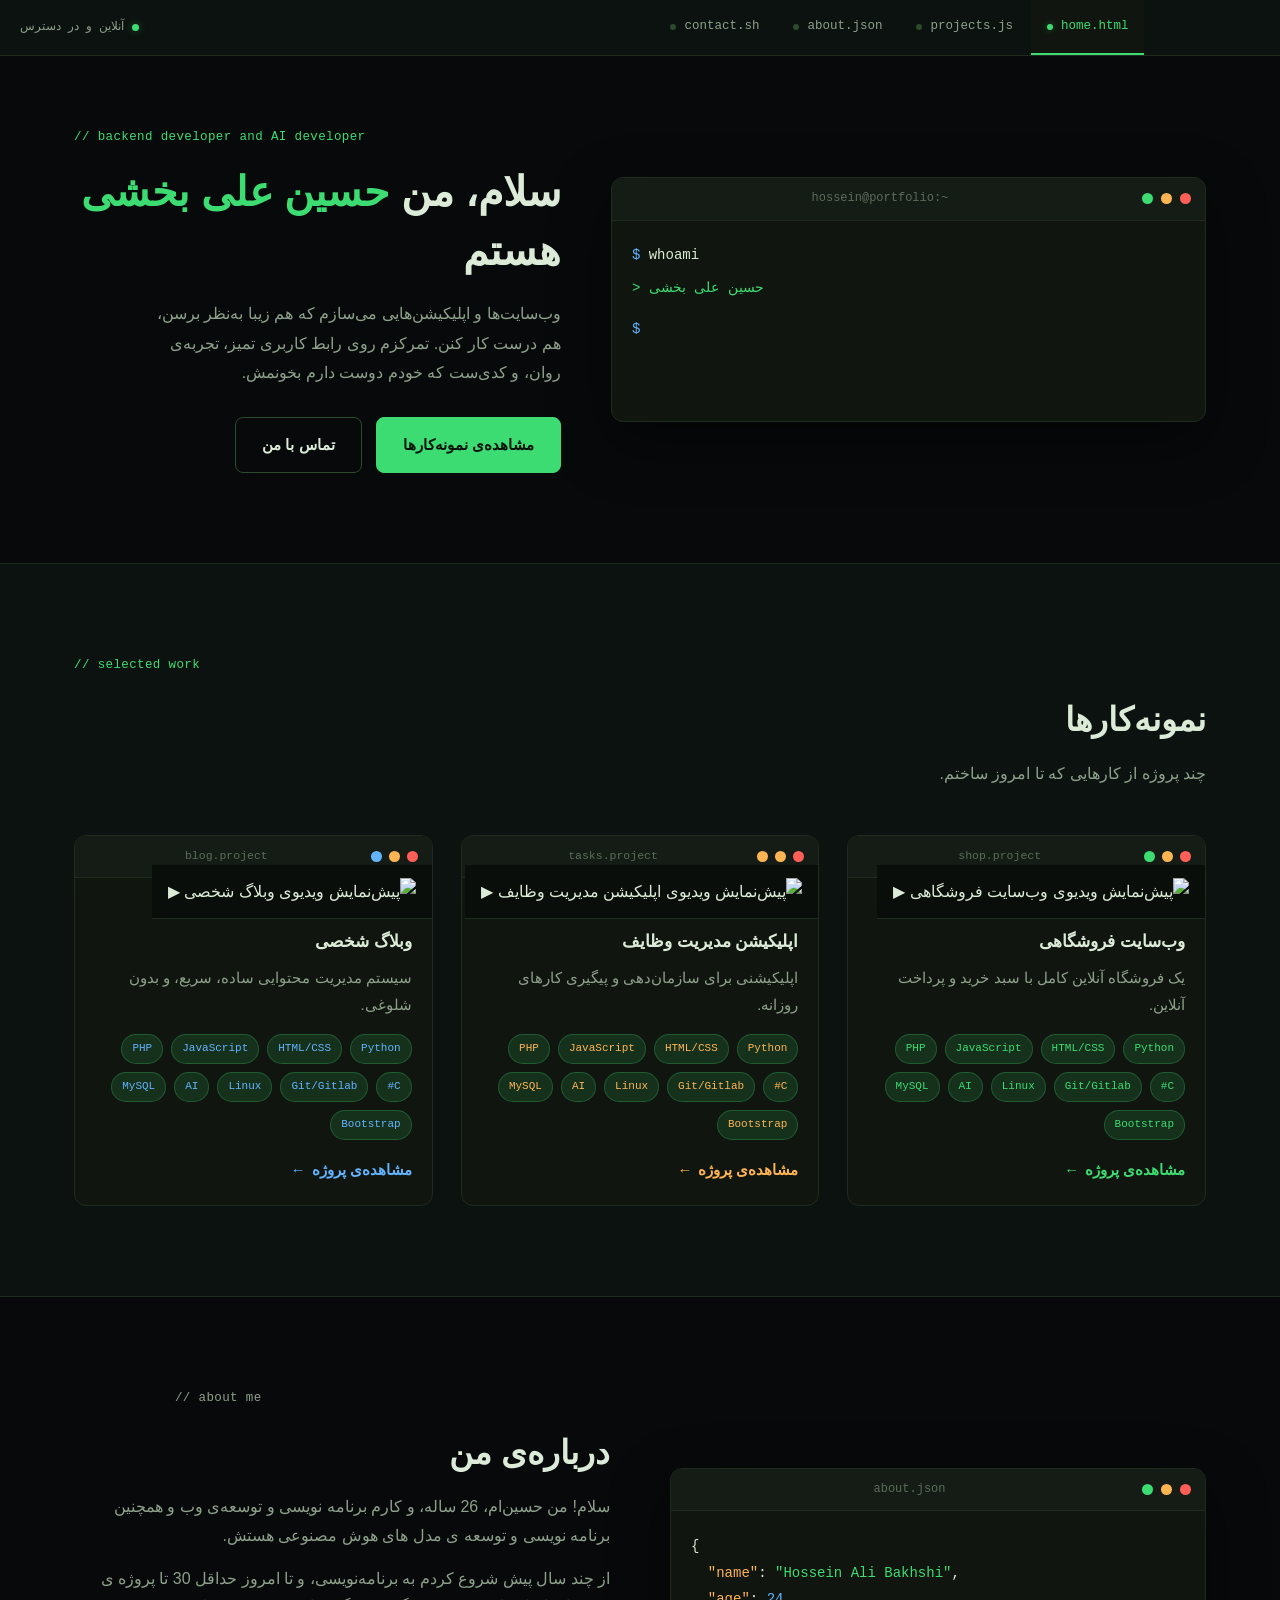
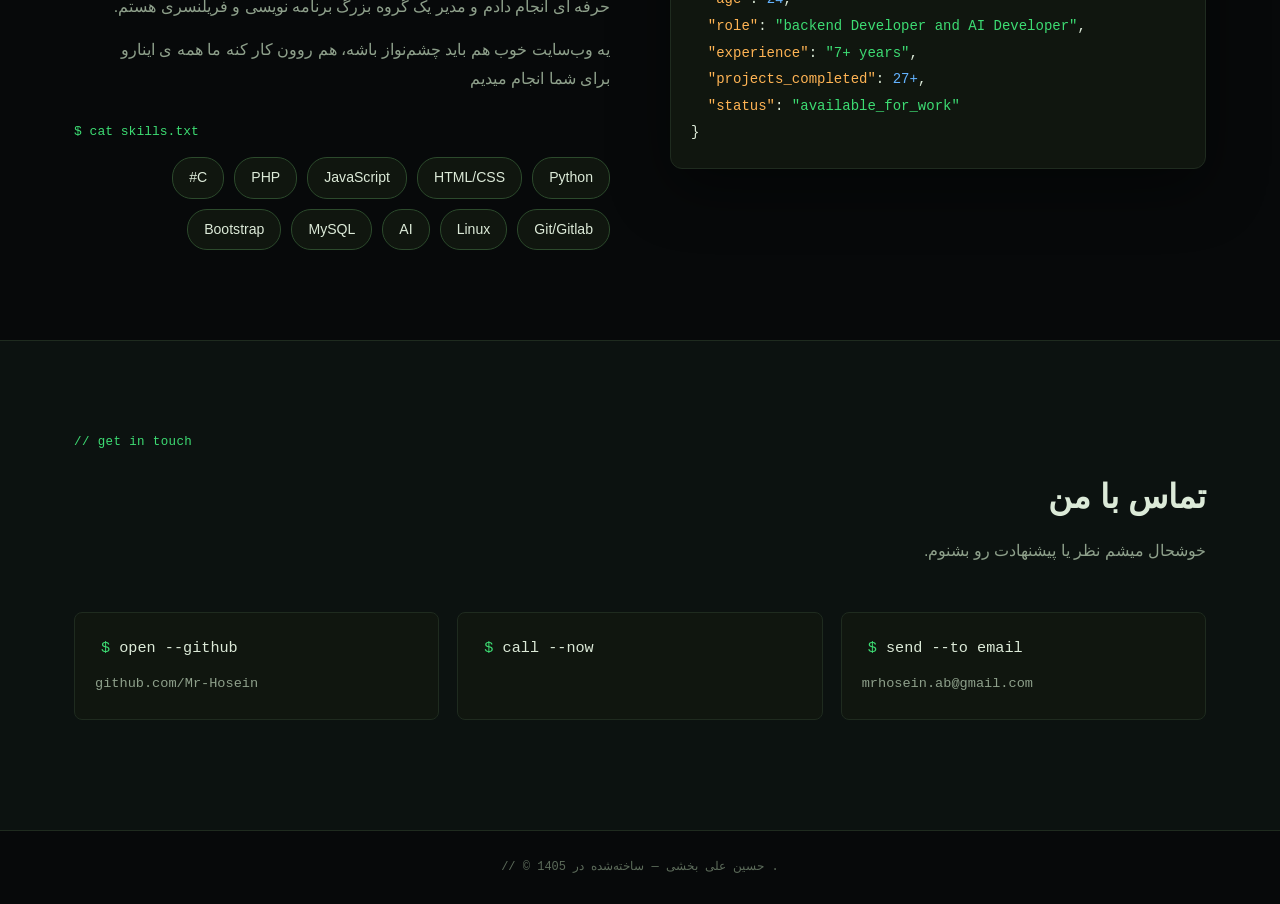
==== commit e3530062: "Update home.html" ====
--- a/home.html
+++ b/home.html
@@ -17,9 +17,13 @@
     <!-- افکت خطوط ریز پس‌زمینه (Scanline) -->
     <div class="scanline-overlay" aria-hidden="true"></div>
 
+    <!-- نور دنبال‌کننده‌ی موس (افکت جدید) -->
+    <div class="cursor-glow" id="cursorGlow" aria-hidden="true"></div>
+
     <!-- هدر: نوار تب‌های ادیتور کد -->
     <header class="ide-topbar">
-        <nav class="ide-tabs">
+        <nav class="ide-tabs" id="ideTabs">
+            <span class="tab-indicator" id="tabIndicator"></span>
             <a href="#home" class="ide-tab active" data-target="home">
                 <span class="tab-dot"></span>home.html
             </a>
@@ -76,7 +80,7 @@
         <section id="projects" class="projects">
             <div class="container">
                 <p class="section-eyebrow" dir="ltr">// selected work</p>
-                <h2 class="section-title">نمونه‌کارها</h2>
+                <h2 class="section-title glitch">نمونه‌کارها</h2>
                 <p class="section-desc">چند پروژه از کارهایی که تا امروز ساختم.</p>
 
                 <div class="projects-grid">
@@ -87,10 +91,10 @@
                             <span class="dot dot-green"></span>
                             <span class="card-filename" dir="ltr">shop.project</span>
                         </div>
-                        <div class="card-preview" aria-hidden="true">
-                            <pre dir="ltr"><code><span class="c-key">const</span> <span class="c-var">cart</span> = <span class="c-key">new</span> <span class="c-fn">Store</span>();
-<span class="c-var">cart</span>.<span class="c-fn">checkout</span>(<span class="c-str">"online"</span>);</code></pre>
-                        </div>
+                        <a class="card-preview video-preview" href="https://www.youtube.com/watch?v=VIDEO_ID_1" target="_blank" rel="noopener noreferrer" aria-label="مشاهده‌ی ویدیوی پروژه‌ی وب‌سایت فروشگاهی در یوتیوب">
+                            <img src="https://img.youtube.com/vi/VIDEO_ID_1/hqdefault.jpg" alt="پیش‌نمایش ویدیوی وب‌سایت فروشگاهی" loading="lazy">
+                            <span class="play-btn" aria-hidden="true">▶</span>
+                        </a>
                         <div class="card-body">
                             <h3>وب‌سایت فروشگاهی</h3>
                             <p>یک فروشگاه آنلاین کامل با سبد خرید و پرداخت آنلاین.</p>
@@ -117,10 +121,10 @@
                             <span class="dot dot-green"></span>
                             <span class="card-filename" dir="ltr">tasks.project</span>
                         </div>
-                        <div class="card-preview" aria-hidden="true">
-                            <pre dir="ltr"><code><span class="c-var">tasks</span>.<span class="c-fn">filter</span>(t <span class="c-key">=></span> !t.<span class="c-var">done</span>)
-     .<span class="c-fn">forEach</span>(<span class="c-fn">remind</span>);</code></pre>
-                        </div>
+                        <a class="card-preview video-preview" href="https://www.youtube.com/watch?v=VIDEO_ID_2" target="_blank" rel="noopener noreferrer" aria-label="مشاهده‌ی ویدیوی پروژه‌ی اپلیکیشن مدیریت وظایف در یوتیوب">
+                            <img src="https://img.youtube.com/vi/VIDEO_ID_2/hqdefault.jpg" alt="پیش‌نمایش ویدیوی اپلیکیشن مدیریت وظایف" loading="lazy">
+                            <span class="play-btn" aria-hidden="true">▶</span>
+                        </a>
                         <div class="card-body">
                             <h3>اپلیکیشن مدیریت وظایف</h3>
                             <p>اپلیکیشنی برای سازمان‌دهی و پیگیری کارهای روزانه.</p>
@@ -147,11 +151,10 @@
                             <span class="dot dot-green"></span>
                             <span class="card-filename" dir="ltr">blog.project</span>
                         </div>
-                        <div class="card-preview" aria-hidden="true">
-                            <pre dir="ltr"><code><span class="c-key">export</span> <span class="c-key">default</span> <span class="c-fn">Blog</span>({
-  <span class="c-var">posts</span>: <span class="c-fn">fetchPosts</span>()
-});</code></pre>
-                        </div>
+                        <a class="card-preview video-preview" href="https://www.youtube.com/watch?v=VIDEO_ID_3" target="_blank" rel="noopener noreferrer" aria-label="مشاهده‌ی ویدیوی پروژه‌ی وبلاگ شخصی در یوتیوب">
+                            <img src="https://img.youtube.com/vi/VIDEO_ID_3/hqdefault.jpg" alt="پیش‌نمایش ویدیوی وبلاگ شخصی" loading="lazy">
+                            <span class="play-btn" aria-hidden="true">▶</span>
+                        </a>
                         <div class="card-body">
                             <h3>وبلاگ شخصی</h3>
                             <p>سیستم مدیریت محتوایی ساده، سریع، و بدون شلوغی.</p>
@@ -188,10 +191,10 @@
                         <div class="terminal-body about-json" dir="ltr">
 <pre><code>{
   <span class="c-key">"name"</span>: <span class="c-str">"Hossein Ali Bakhshi"</span>,
-  <span class="c-key">"age"</span>: <span class="c-num">26</span>,
+  <span class="c-key">"age"</span>: <span class="c-num counter" data-target="26">0</span>,
   <span class="c-key">"role"</span>: <span class="c-str">"backend Developer and AI Developer"</span>,
   <span class="c-key">"experience"</span>: <span class="c-str">"7+ years"</span>,
-  <span class="c-key">"projects_completed"</span>: <span class="c-num">30+</span>,
+  <span class="c-key">"projects_completed"</span>: <span class="c-num counter" data-target="30" data-suffix="+">0</span>,
   <span class="c-key">"status"</span>: <span class="c-str">"available_for_work"</span>
 }</code></pre>
                         </div>
@@ -200,7 +203,7 @@
 
                 <div class="about-text reveal">
                     <p class="section-eyebrow" dir="ltr">// about me</p>
-                    <h2 class="section-title">درباره‌ی من</h2>
+                    <h2 class="section-title glitch">درباره‌ی من</h2>
                     <p>سلام! من حسین‌ام، 26 ساله، و کارم برنامه نویسی و توسعه‌ی وب و همچنین برنامه نویسی و توسعه ی مدل های هوش مصنوعی هستش.</p>
                     <p>از چند سال پیش شروع کردم به برنامه‌نویسی، و تا امروز حداقل 30 تا پروژه ی حرفه ای انجام دادم و مدیر یک گروه بزرگ برنامه نویسی و فریلنسری هستم.</p>
                     <p>یه وب‌سایت خوب هم باید چشم‌نواز باشه، هم روون کار کنه ما همه ی اینارو برای شما انجام میدیم</p>
@@ -227,7 +230,7 @@
         <section id="contact" class="contact">
             <div class="container">
                 <p class="section-eyebrow" dir="ltr">// get in touch</p>
-                <h2 class="section-title">تماس با من</h2>
+                <h2 class="section-title glitch">تماس با من</h2>
                 <p class="section-desc">خوشحال میشم نظر یا پیشنهادت رو بشنوم.</p>
 
                 <div class="contact-grid">
@@ -362,10 +365,22 @@
         ============================ */
         const sections = document.querySelectorAll('main > section[id]');
         const tabs = document.querySelectorAll('.ide-tab');
+        const ideTabsEl = document.getElementById('ideTabs');
+        const tabIndicator = document.getElementById('tabIndicator');
+
+        function moveIndicatorTo(tabEl) {
+            if (!tabEl || !tabIndicator || !ideTabsEl) return;
+            const tabsRect = ideTabsEl.getBoundingClientRect();
+            const rect = tabEl.getBoundingClientRect();
+            tabIndicator.style.width = rect.width + 'px';
+            tabIndicator.style.transform = 'translateX(' + (rect.left - tabsRect.left) + 'px)';
+        }
 
         function setActiveTab(id) {
             tabs.forEach(tab => {
-                tab.classList.toggle('active', tab.dataset.target === id);
+                const isActive = tab.dataset.target === id;
+                tab.classList.toggle('active', isActive);
+                if (isActive) moveIndicatorTo(tab);
             });
         }
 
@@ -380,6 +395,150 @@
 
             sections.forEach(sec => navObserver.observe(sec));
         }
+
+        window.addEventListener('resize', () => {
+            const activeTab = document.querySelector('.ide-tab.active');
+            moveIndicatorTo(activeTab);
+        });
+
+        window.addEventListener('load', () => {
+            const activeTab = document.querySelector('.ide-tab.active');
+            moveIndicatorTo(activeTab);
+        });
+
+        /* ============================
+           افکت گلیچ روی تیتر بخش‌ها (یک‌بار، هنگام ورود به دید)
+        ============================ */
+        const glitchTitles = document.querySelectorAll('.section-title.glitch');
+        glitchTitles.forEach(title => {
+            title.dataset.text = title.textContent;
+        });
+
+        if ('IntersectionObserver' in window && !reduceMotion) {
+            const glitchObserver = new IntersectionObserver((entries) => {
+                entries.forEach(entry => {
+                    if (entry.isIntersecting) {
+                        entry.target.classList.add('glitch-active');
+                        entry.target.addEventListener('animationend', () => {
+                            entry.target.classList.remove('glitch-active');
+                        }, { once: true });
+                        glitchObserver.unobserve(entry.target);
+                    }
+                });
+            }, { threshold: 0.6 });
+
+            glitchTitles.forEach(title => glitchObserver.observe(title));
+        }
+
+        /* ============================
+           شمارنده‌ی اعداد (سن، تعداد پروژه‌ها) هنگام ورود به دید
+        ============================ */
+        const counters = document.querySelectorAll('.counter');
+
+        function animateCounter(el) {
+            const target = parseInt(el.dataset.target, 10) || 0;
+            const suffix = el.dataset.suffix || '';
+            const duration = 1200;
+            const startTime = performance.now();
+
+            function step(now) {
+                const progress = Math.min((now - startTime) / duration, 1);
+                const eased = 1 - Math.pow(1 - progress, 3);
+                const current = Math.round(eased * target);
+                el.textContent = current + suffix;
+                if (progress < 1) requestAnimationFrame(step);
+            }
+
+            if (reduceMotion) {
+                el.textContent = target + suffix;
+            } else {
+                requestAnimationFrame(step);
+            }
+        }
+
+        if ('IntersectionObserver' in window) {
+            const counterObserver = new IntersectionObserver((entries) => {
+                entries.forEach(entry => {
+                    if (entry.isIntersecting) {
+                        animateCounter(entry.target);
+                        counterObserver.unobserve(entry.target);
+                    }
+                });
+            }, { threshold: 0.5 });
+
+            counters.forEach(c => counterObserver.observe(c));
+        } else {
+            counters.forEach(animateCounter);
+        }
+
+        /* ============================
+           نور دنبال‌کننده‌ی موس (اتمسفر ترمینال)
+        ============================ */
+        const cursorGlow = document.getElementById('cursorGlow');
+        const isFinePointer = window.matchMedia('(pointer: fine)').matches;
+
+        if (cursorGlow && isFinePointer && !reduceMotion) {
+            let glowX = window.innerWidth / 2;
+            let glowY = window.innerHeight / 2;
+            let targetX = glowX;
+            let targetY = glowY;
+
+            window.addEventListener('mousemove', (e) => {
+                targetX = e.clientX;
+                targetY = e.clientY;
+            });
+
+            function animateGlow() {
+                glowX += (targetX - glowX) * 0.12;
+                glowY += (targetY - glowY) * 0.12;
+                cursorGlow.style.transform = 'translate(' + glowX + 'px,' + glowY + 'px)';
+                requestAnimationFrame(animateGlow);
+            }
+            animateGlow();
+        } else if (cursorGlow) {
+            cursorGlow.style.display = 'none';
+        }
+
+        /* ============================
+           دکمه‌های مغناطیسی (Hero + دکمه‌های اصلی)
+        ============================ */
+        const magneticEls = document.querySelectorAll('.btn-primary, .btn-ghost');
+
+        if (isFinePointer && !reduceMotion) {
+            magneticEls.forEach(el => {
+                el.addEventListener('mousemove', (e) => {
+                    const rect = el.getBoundingClientRect();
+                    const x = e.clientX - rect.left - rect.width / 2;
+                    const y = e.clientY - rect.top - rect.height / 2;
+                    el.style.transform = 'translate(' + (x * 0.25) + 'px,' + (y * 0.35) + 'px)';
+                });
+                el.addEventListener('mouseleave', () => {
+                    el.style.transform = 'translate(0,0)';
+                });
+            });
+        }
+
+        /* ============================
+           چرخش سه‌بعدی کارت‌های پروژه با موس
+        ============================ */
+        const tiltCards = document.querySelectorAll('.project-card');
+
+        if (isFinePointer && !reduceMotion) {
+            tiltCards.forEach(card => {
+                card.addEventListener('mousemove', (e) => {
+                    const rect = card.getBoundingClientRect();
+                    const px = (e.clientX - rect.left) / rect.width - 0.5;
+                    const py = (e.clientY - rect.top) / rect.height - 0.5;
+                    const rotateX = (py * -8).toFixed(2);
+                    const rotateY = (px * 8).toFixed(2);
+                    card.style.transform =
+                        'perspective(800px) rotateX(' + rotateX + 'deg) rotateY(' + rotateY + 'deg) translateY(-6px)';
+                });
+                card.addEventListener('mouseleave', () => {
+                    card.style.transform = '';
+                });
+            });
+        }
     </script>
 </body>
 </html>
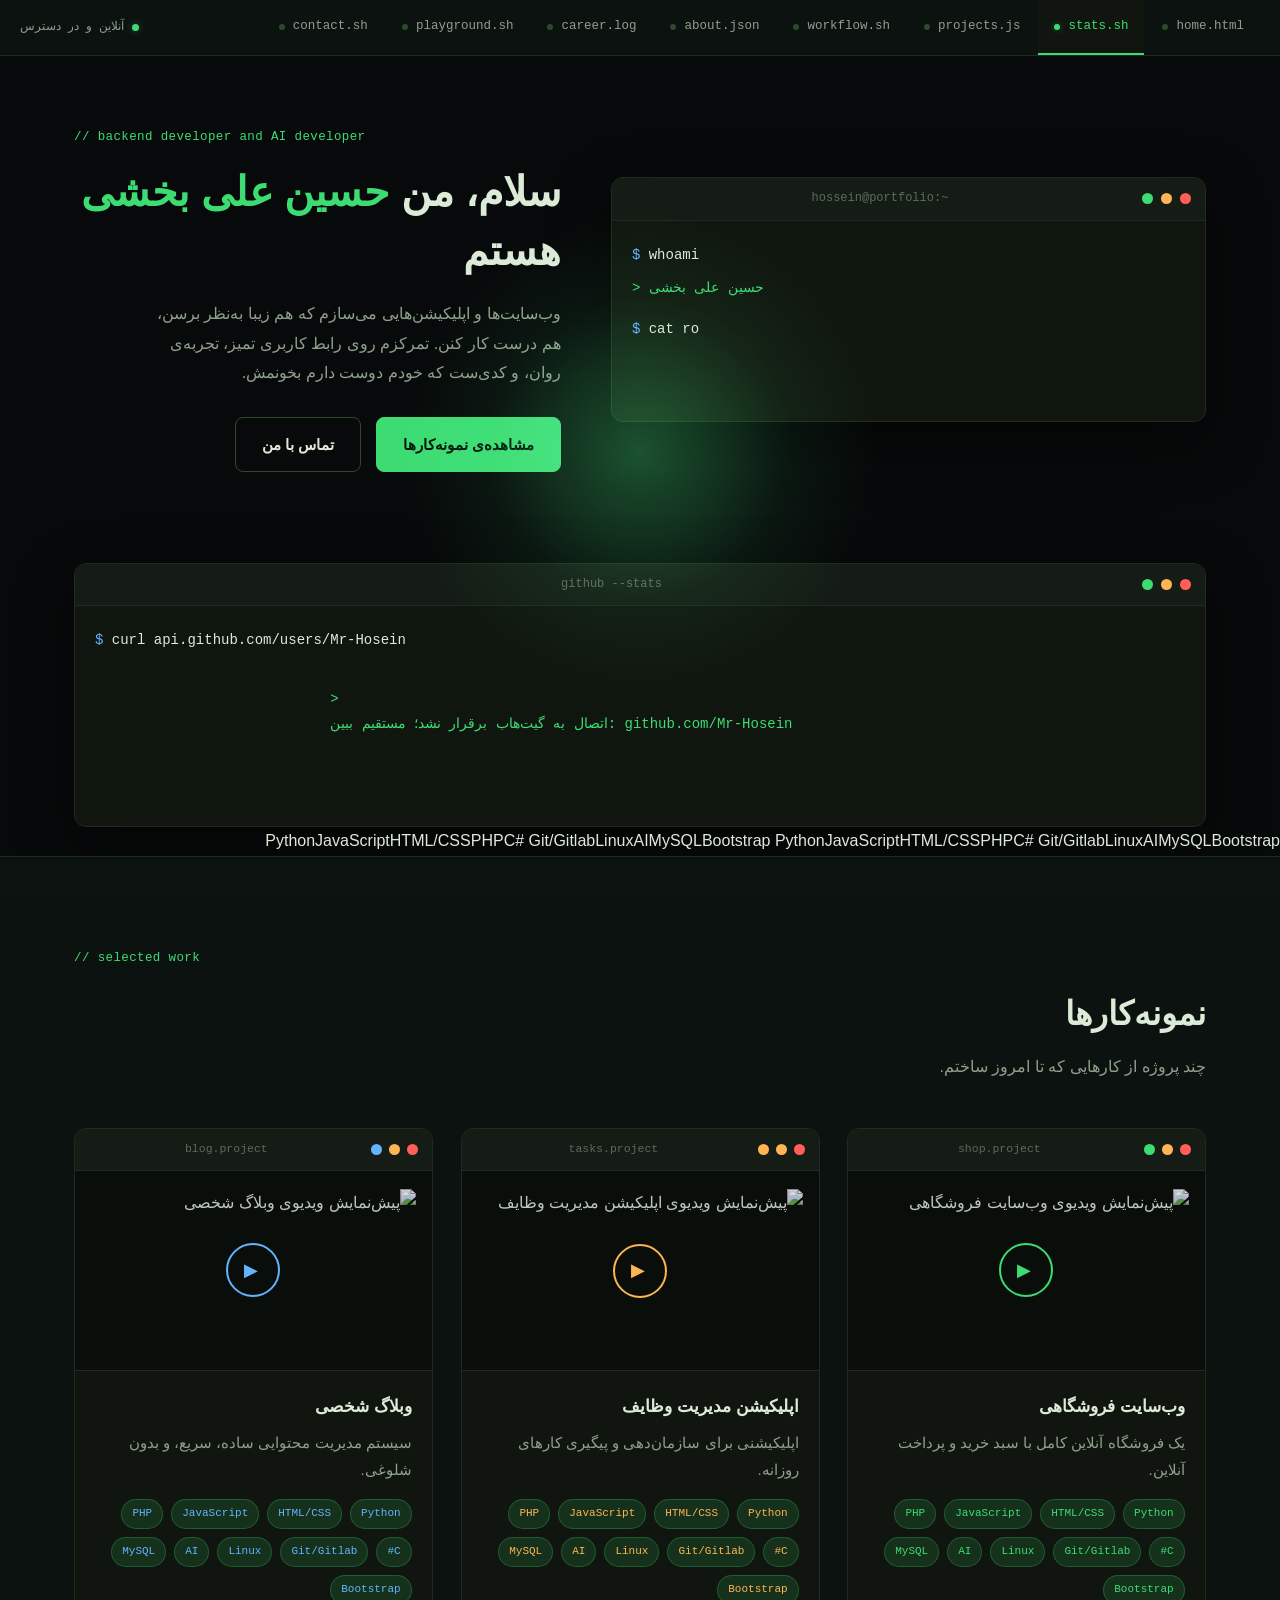
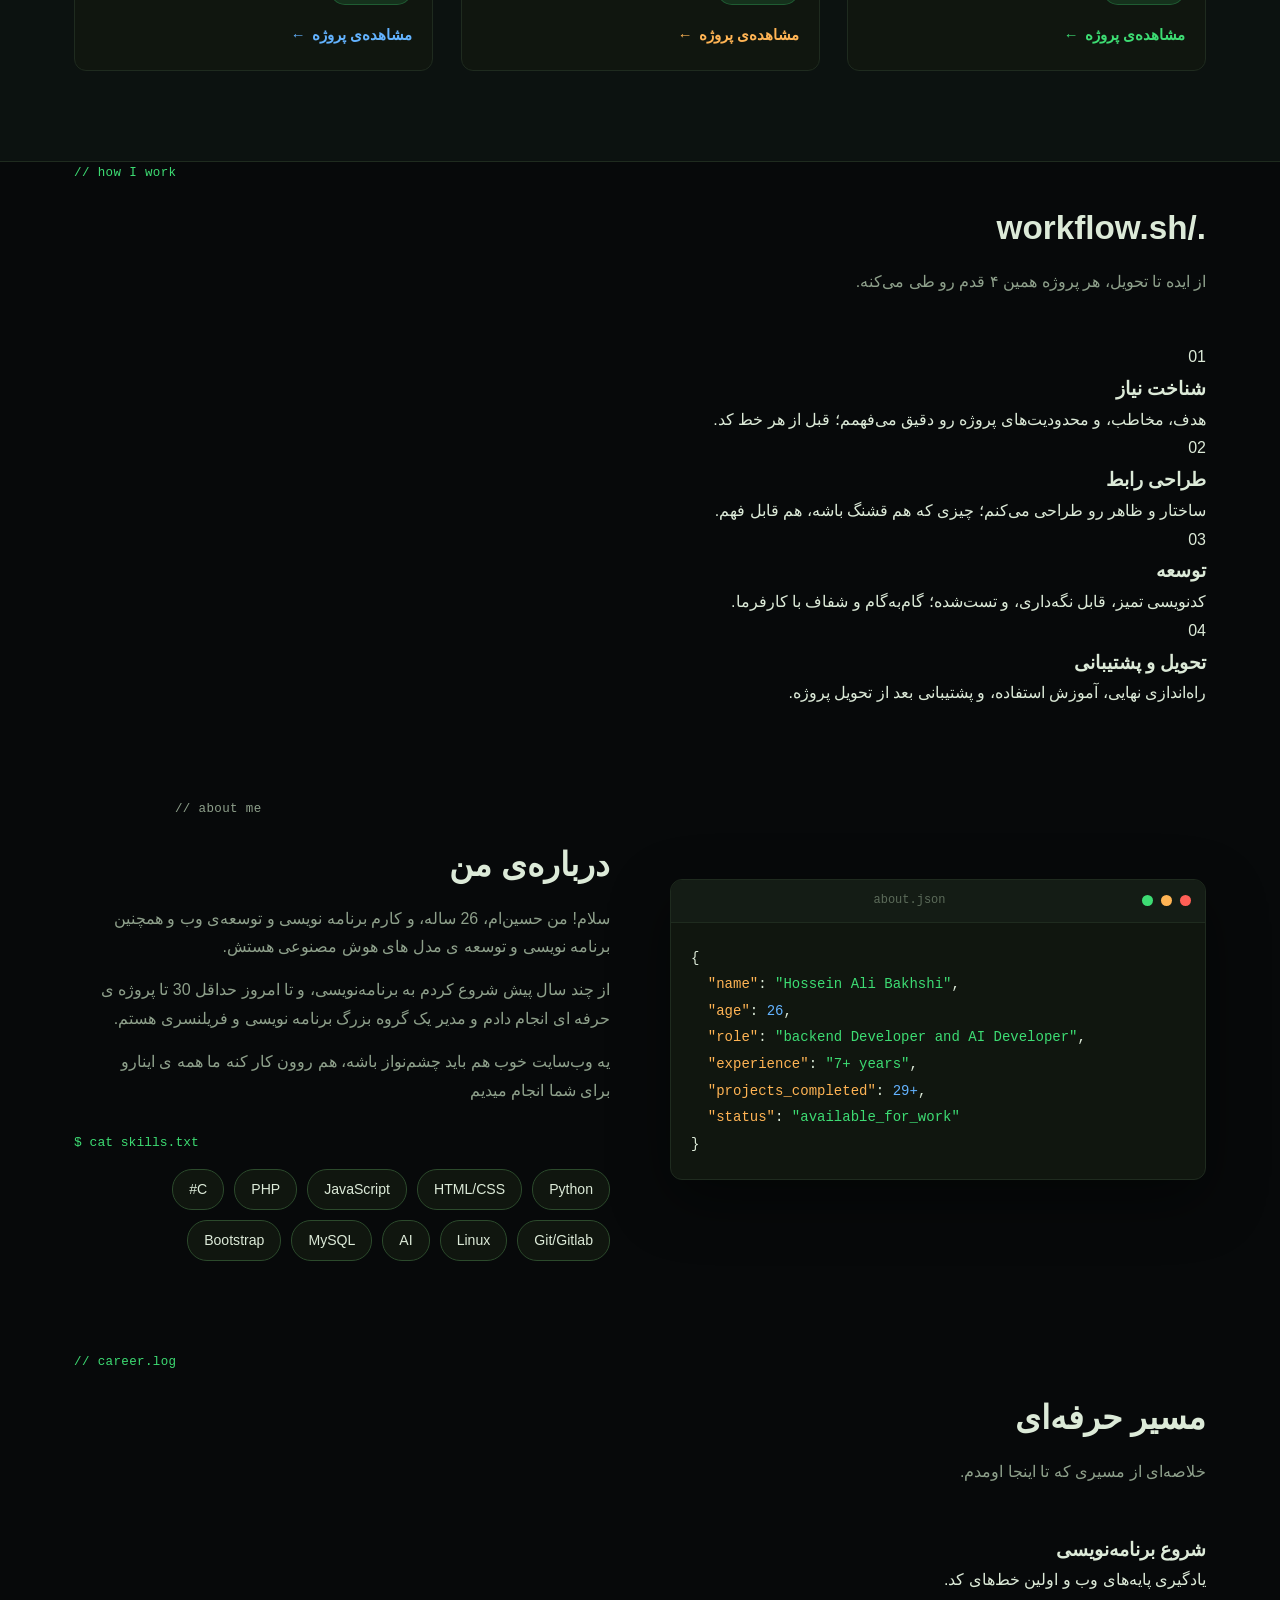
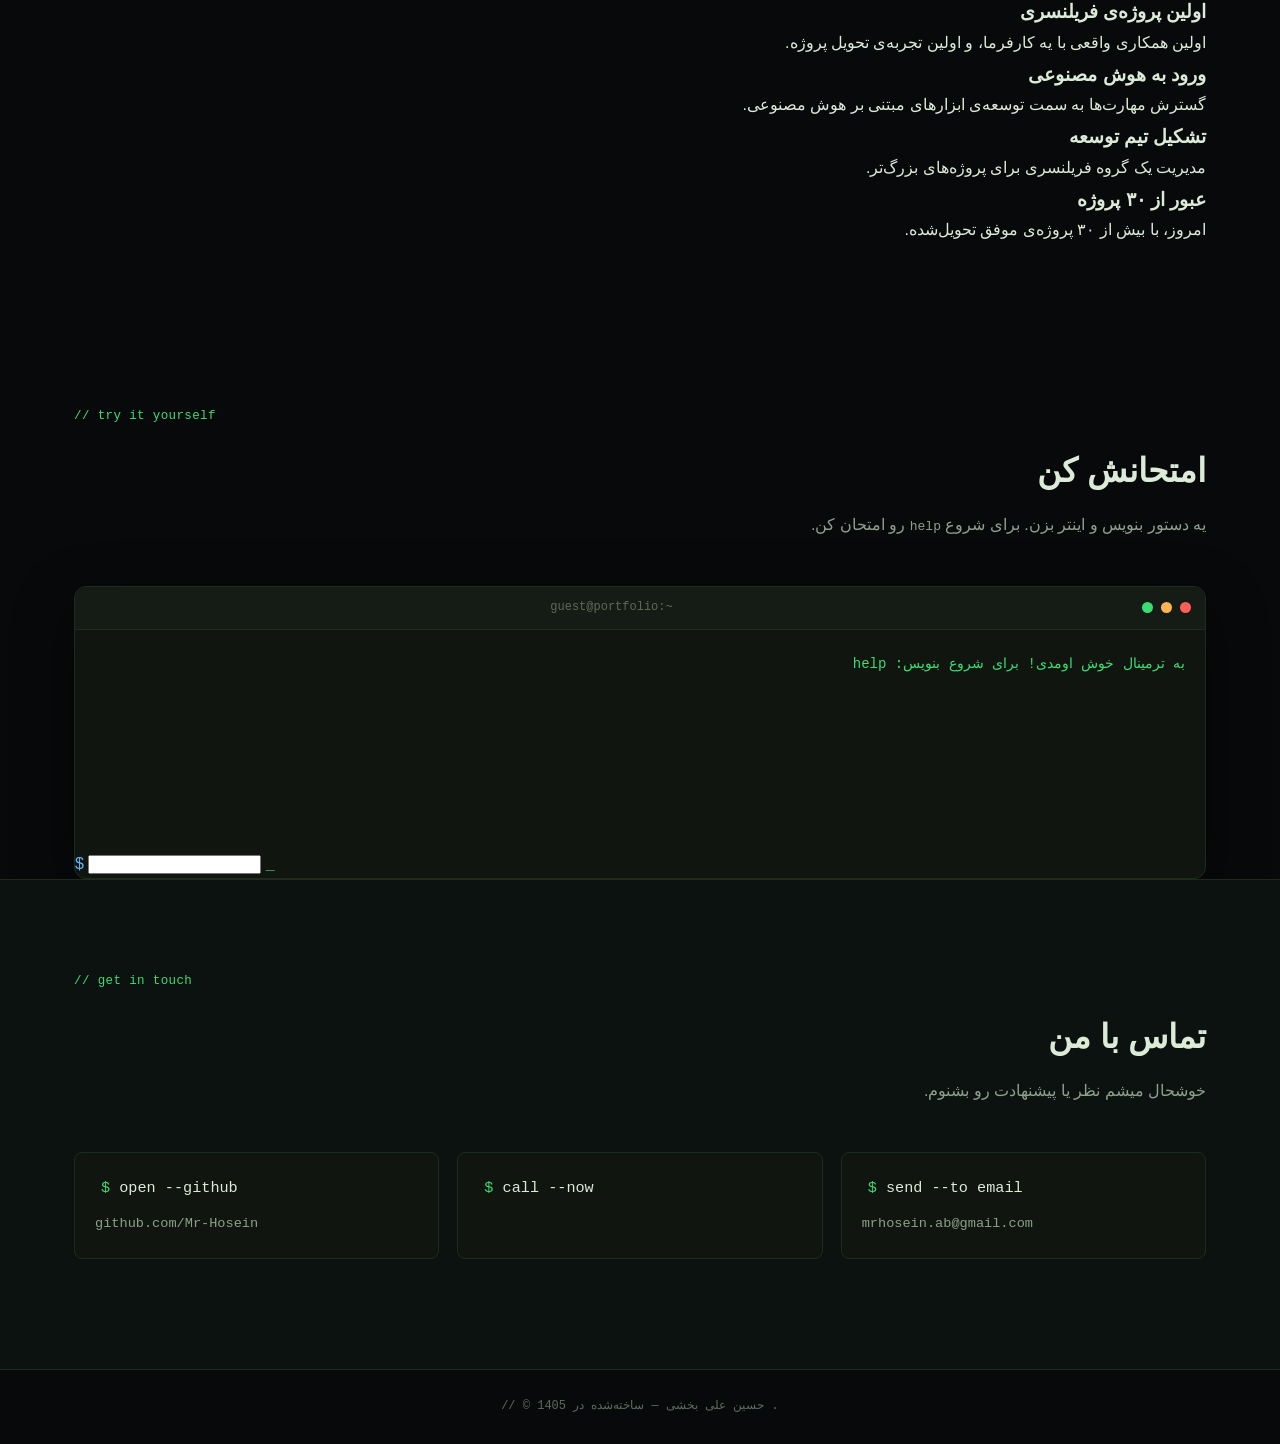
==== commit 55e610aa: "Update home.html" ====
--- a/home.html
+++ b/home.html
@@ -27,11 +27,23 @@
             <a href="#home" class="ide-tab active" data-target="home">
                 <span class="tab-dot"></span>home.html
             </a>
+            <a href="#stats" class="ide-tab" data-target="stats">
+                <span class="tab-dot"></span>stats.sh
+            </a>
             <a href="#projects" class="ide-tab" data-target="projects">
                 <span class="tab-dot"></span>projects.js
             </a>
+            <a href="#workflow" class="ide-tab" data-target="workflow">
+                <span class="tab-dot"></span>workflow.sh
+            </a>
             <a href="#about" class="ide-tab" data-target="about">
                 <span class="tab-dot"></span>about.json
+            </a>
+            <a href="#career" class="ide-tab" data-target="career">
+                <span class="tab-dot"></span>career.log
+            </a>
+            <a href="#playground" class="ide-tab" data-target="playground">
+                <span class="tab-dot"></span>playground.sh
             </a>
             <a href="#contact" class="ide-tab" data-target="contact">
                 <span class="tab-dot"></span>contact.sh
@@ -75,6 +87,51 @@
                 </div>
             </div>
         </section>
+
+        <!-- بخش آمار زنده‌ی گیت‌هاب -->
+        <section id="stats" class="stats">
+            <div class="container">
+                <div class="terminal-window stats-terminal">
+                    <div class="terminal-titlebar">
+                        <span class="dot dot-red"></span>
+                        <span class="dot dot-yellow"></span>
+                        <span class="dot dot-green"></span>
+                        <span class="terminal-title" dir="ltr">github --stats</span>
+                    </div>
+                    <div class="terminal-body stats-body" dir="ltr" id="statsBody">
+                        <div class="term-line prompt"><span class="term-prompt-sign">$ </span><span class="term-text">curl api.github.com/users/Mr-Hosein</span></div>
+                        <div class="stats-grid" id="statsGrid">
+                            <div class="stat-box">
+                                <span class="stat-number" id="statRepos" data-target="0">0</span>
+                                <span class="stat-label">public repos</span>
+                            </div>
+                            <div class="stat-box">
+                                <span class="stat-number" id="statFollowers" data-target="0">0</span>
+                                <span class="stat-label">followers</span>
+                            </div>
+                            <div class="stat-box">
+                                <span class="stat-number" id="statStars" data-target="0">0</span>
+                                <span class="stat-label">stars earned</span>
+                            </div>
+                        </div>
+                        <div class="term-line output stats-fallback" id="statsFallback" hidden>
+                            <span class="term-output-sign">> </span>
+                            <span class="term-text">اتصال به گیت‌هاب برقرار نشد؛ مستقیم ببین: <a href="https://github.com/Mr-Hosein" target="_blank" rel="noopener noreferrer">github.com/Mr-Hosein</a></span>
+                        </div>
+                    </div>
+                </div>
+            </div>
+        </section>
+
+        <!-- نوار متحرک تکنولوژی‌ها -->
+        <div class="tech-marquee" aria-hidden="true">
+            <div class="tech-track">
+                <span>Python</span><span>JavaScript</span><span>HTML/CSS</span><span>PHP</span><span>C#</span>
+                <span>Git/Gitlab</span><span>Linux</span><span>AI</span><span>MySQL</span><span>Bootstrap</span>
+                <span>Python</span><span>JavaScript</span><span>HTML/CSS</span><span>PHP</span><span>C#</span>
+                <span>Git/Gitlab</span><span>Linux</span><span>AI</span><span>MySQL</span><span>Bootstrap</span>
+            </div>
+        </div>
 
         <!-- بخش پروژه‌ها -->
         <section id="projects" class="projects">
@@ -177,6 +234,38 @@
             </div>
         </section>
 
+        <!-- بخش روند کاری -->
+        <section id="workflow" class="workflow">
+            <div class="container">
+                <p class="section-eyebrow" dir="ltr">// how I work</p>
+                <h2 class="section-title glitch">./workflow.sh</h2>
+                <p class="section-desc">از ایده تا تحویل، هر پروژه همین ۴ قدم رو طی می‌کنه.</p>
+
+                <div class="workflow-grid">
+                    <div class="workflow-step reveal">
+                        <span class="step-number" dir="ltr">01</span>
+                        <h3>شناخت نیاز</h3>
+                        <p>هدف، مخاطب، و محدودیت‌های پروژه رو دقیق می‌فهمم؛ قبل از هر خط کد.</p>
+                    </div>
+                    <div class="workflow-step reveal">
+                        <span class="step-number" dir="ltr">02</span>
+                        <h3>طراحی رابط</h3>
+                        <p>ساختار و ظاهر رو طراحی می‌کنم؛ چیزی که هم قشنگ باشه، هم قابل فهم.</p>
+                    </div>
+                    <div class="workflow-step reveal">
+                        <span class="step-number" dir="ltr">03</span>
+                        <h3>توسعه</h3>
+                        <p>کدنویسی تمیز، قابل نگه‌داری، و تست‌شده؛ گام‌به‌گام و شفاف با کارفرما.</p>
+                    </div>
+                    <div class="workflow-step reveal">
+                        <span class="step-number" dir="ltr">04</span>
+                        <h3>تحویل و پشتیبانی</h3>
+                        <p>راه‌اندازی نهایی، آموزش استفاده، و پشتیبانی بعد از تحویل پروژه.</p>
+                    </div>
+                </div>
+            </div>
+        </section>
+
         <!-- بخش درباره‌ی من -->
         <section id="about" class="about">
             <div class="container about-grid">
@@ -226,6 +315,78 @@
             </div>
         </section>
 
+        <!-- بخش مسیر حرفه‌ای -->
+        <section id="career" class="career">
+            <div class="container">
+                <p class="section-eyebrow" dir="ltr">// career.log</p>
+                <h2 class="section-title glitch">مسیر حرفه‌ای</h2>
+                <p class="section-desc">خلاصه‌ای از مسیری که تا اینجا اومدم.</p>
+
+                <div class="timeline">
+                    <div class="timeline-item reveal">
+                        <span class="timeline-dot"></span>
+                        <div class="timeline-content">
+                            <h3>شروع برنامه‌نویسی</h3>
+                            <p>یادگیری پایه‌های وب و اولین خط‌های کد.</p>
+                        </div>
+                    </div>
+                    <div class="timeline-item reveal">
+                        <span class="timeline-dot"></span>
+                        <div class="timeline-content">
+                            <h3>اولین پروژه‌ی فریلنسری</h3>
+                            <p>اولین همکاری واقعی با یه کارفرما، و اولین تجربه‌ی تحویل پروژه.</p>
+                        </div>
+                    </div>
+                    <div class="timeline-item reveal">
+                        <span class="timeline-dot"></span>
+                        <div class="timeline-content">
+                            <h3>ورود به هوش مصنوعی</h3>
+                            <p>گسترش مهارت‌ها به سمت توسعه‌ی ابزارهای مبتنی بر هوش مصنوعی.</p>
+                        </div>
+                    </div>
+                    <div class="timeline-item reveal">
+                        <span class="timeline-dot"></span>
+                        <div class="timeline-content">
+                            <h3>تشکیل تیم توسعه</h3>
+                            <p>مدیریت یک گروه فریلنسری برای پروژه‌های بزرگ‌تر.</p>
+                        </div>
+                    </div>
+                    <div class="timeline-item reveal">
+                        <span class="timeline-dot"></span>
+                        <div class="timeline-content">
+                            <h3>عبور از ۳۰ پروژه</h3>
+                            <p>امروز، با بیش از ۳۰ پروژه‌ی موفق تحویل‌شده.</p>
+                        </div>
+                    </div>
+                </div>
+            </div>
+        </section>
+
+        <!-- بخش ترمینال تعاملی -->
+        <section id="playground" class="playground">
+            <canvas class="matrix-canvas" id="matrixCanvas" aria-hidden="true"></canvas>
+            <div class="container">
+                <p class="section-eyebrow" dir="ltr">// try it yourself</p>
+                <h2 class="section-title glitch">امتحانش کن</h2>
+                <p class="section-desc">یه دستور بنویس و اینتر بزن. برای شروع <code dir="ltr">help</code> رو امتحان کن.</p>
+
+                <div class="terminal-window playground-terminal">
+                    <div class="terminal-titlebar">
+                        <span class="dot dot-red"></span>
+                        <span class="dot dot-yellow"></span>
+                        <span class="dot dot-green"></span>
+                        <span class="terminal-title" dir="ltr">guest@portfolio:~</span>
+                    </div>
+                    <div class="terminal-body playground-body" id="playgroundOutput" dir="ltr"></div>
+                    <div class="playground-inputline" dir="ltr">
+                        <span class="term-prompt-sign">$</span>
+                        <input type="text" id="playgroundInput" class="playground-input" autocomplete="off" spellcheck="false" aria-label="ترمینال تعاملی - اینجا دستور بنویس">
+                        <span class="term-cursor">_</span>
+                    </div>
+                </div>
+            </div>
+        </section>
+
         <!-- بخش تماس -->
         <section id="contact" class="contact">
             <div class="container">
@@ -539,6 +700,228 @@
                 });
             });
         }
+
+        /* ============================
+           آمار زنده‌ی گیت‌هاب (GitHub API)
+        ============================ */
+        let statsDataReady = false;
+        let statsVisible = false;
+
+        function maybeAnimateStats() {
+            if (!statsDataReady || !statsVisible) return;
+            ['statRepos', 'statFollowers', 'statStars'].forEach(id => {
+                const el = document.getElementById(id);
+                if (el && !el.dataset.animated) {
+                    el.dataset.animated = 'true';
+                    animateCounter(el);
+                }
+            });
+        }
+
+        const statsSection = document.getElementById('stats');
+        if (statsSection && 'IntersectionObserver' in window) {
+            const statsObserver = new IntersectionObserver((entries) => {
+                entries.forEach(entry => {
+                    if (entry.isIntersecting) {
+                        statsVisible = true;
+                        maybeAnimateStats();
+                        statsObserver.unobserve(entry.target);
+                    }
+                });
+            }, { threshold: 0.3 });
+            statsObserver.observe(statsSection);
+        } else {
+            statsVisible = true;
+        }
+
+        function setStat(id, value) {
+            const el = document.getElementById(id);
+            if (el) el.dataset.target = value;
+        }
+
+        async function loadGithubStats() {
+            try {
+                const userRes = await fetch('https://api.github.com/users/Mr-Hosein');
+                if (!userRes.ok) throw new Error('user fetch failed');
+                const user = await userRes.json();
+
+                let totalStars = 0;
+                try {
+                    const reposRes = await fetch('https://api.github.com/users/Mr-Hosein/repos?per_page=100');
+                    if (reposRes.ok) {
+                        const repos = await reposRes.json();
+                        if (Array.isArray(repos)) {
+                            totalStars = repos.reduce((sum, r) => sum + (r.stargazers_count || 0), 0);
+                        }
+                    }
+                } catch (e) { /* اگه استارها نگرفتیم، مشکلی نیست */ }
+
+                setStat('statRepos', user.public_repos || 0);
+                setStat('statFollowers', user.followers || 0);
+                setStat('statStars', totalStars);
+                statsDataReady = true;
+                maybeAnimateStats();
+            } catch (err) {
+                const fallback = document.getElementById('statsFallback');
+                const grid = document.getElementById('statsGrid');
+                if (fallback) fallback.hidden = false;
+                if (grid) grid.style.display = 'none';
+            }
+        }
+
+        loadGithubStats();
+
+        /* ============================
+           افکت باران ماتریکس (پس‌زمینه‌ی بخش Playground)
+        ============================ */
+        const matrixCanvas = document.getElementById('matrixCanvas');
+        let playgroundVisible = false;
+
+        if (matrixCanvas && !reduceMotion) {
+            const ctx = matrixCanvas.getContext('2d');
+            let columns = 0;
+            let drops = [];
+            const fontSize = 18;
+            const matrixChars = 'アイウエオカキクケコ01ABCDEFXYZ$#@%&';
+
+            function resizeMatrix() {
+                matrixCanvas.width = matrixCanvas.offsetWidth;
+                matrixCanvas.height = matrixCanvas.offsetHeight;
+                columns = Math.max(1, Math.floor(matrixCanvas.width / fontSize));
+                drops = new Array(columns).fill(1);
+            }
+            resizeMatrix();
+            window.addEventListener('resize', resizeMatrix);
+
+            function drawMatrix() {
+                if (playgroundVisible) {
+                    ctx.fillStyle = 'rgba(7, 9, 10, 0.08)';
+                    ctx.fillRect(0, 0, matrixCanvas.width, matrixCanvas.height);
+                    ctx.fillStyle = 'rgba(61, 220, 115, 0.55)';
+                    ctx.font = fontSize + 'px monospace';
+
+                    for (let i = 0; i < drops.length; i++) {
+                        const char = matrixChars[Math.floor(Math.random() * matrixChars.length)];
+                        ctx.fillText(char, i * fontSize, drops[i] * fontSize);
+                        if (drops[i] * fontSize > matrixCanvas.height && Math.random() > 0.975) {
+                            drops[i] = 0;
+                        }
+                        drops[i]++;
+                    }
+                }
+                requestAnimationFrame(drawMatrix);
+            }
+            drawMatrix();
+
+            const playgroundSection = document.getElementById('playground');
+            if (playgroundSection && 'IntersectionObserver' in window) {
+                new IntersectionObserver((entries) => {
+                    entries.forEach(entry => { playgroundVisible = entry.isIntersecting; });
+                }, { threshold: 0.05 }).observe(playgroundSection);
+            } else {
+                playgroundVisible = true;
+            }
+        } else if (matrixCanvas) {
+            matrixCanvas.style.display = 'none';
+        }
+
+        /* ============================
+           ترمینال تعاملی (Playground)
+        ============================ */
+        const pgOutput = document.getElementById('playgroundOutput');
+        const pgInput = document.getElementById('playgroundInput');
+
+        function pgPrint(text, cls) {
+            const div = document.createElement('div');
+            div.className = 'term-line ' + (cls || 'output');
+            div.dir = 'auto';
+            div.textContent = text;
+            pgOutput.appendChild(div);
+            pgOutput.scrollTop = pgOutput.scrollHeight;
+        }
+
+        function pgPrintPrompt(cmd) {
+            const div = document.createElement('div');
+            div.className = 'term-line prompt';
+            const sign = document.createElement('span');
+            sign.className = 'term-prompt-sign';
+            sign.textContent = '$ ';
+            const text = document.createElement('span');
+            text.className = 'term-text';
+            text.textContent = cmd;
+            div.appendChild(sign);
+            div.appendChild(text);
+            pgOutput.appendChild(div);
+            pgOutput.scrollTop = pgOutput.scrollHeight;
+        }
+
+        const pgCommands = {
+            whoami: 'guest — یه بازدیدکننده‌ی کنجکاو 🙂',
+            skills: 'Python, JavaScript, HTML/CSS, PHP, C#, Git, Linux, AI, MySQL, Bootstrap',
+            projects: 'برای دیدن نمونه‌کارها بنویس: open projects',
+            contact: 'ایمیل: mrhosein.ab@gmail.com',
+            github: 'github.com/Mr-Hosein',
+            joke: 'یه باگ وارد بار شد... و کل سیستم کرش کرد 😄'
+        };
+
+        function pgHelpText() {
+            return 'دستورهای موجود: help, whoami, skills, projects, contact, github, joke, open <section>, clear';
+        }
+
+        function runPgCommand(raw) {
+            const cmd = raw.trim();
+            if (!cmd) return;
+            pgPrintPrompt(cmd);
+
+            const lower = cmd.toLowerCase();
+
+            if (lower === 'clear') {
+                pgOutput.innerHTML = '';
+                return;
+            }
+            if (lower === 'help') {
+                pgPrint(pgHelpText());
+                return;
+            }
+            if (lower === 'sudo hire-me' || lower === 'sudo hire me') {
+                pgPrint('✅ درخواست ثبت شد؛ برو بخش contact.sh و پیام بده!');
+                return;
+            }
+            if (lower.startsWith('open ')) {
+                const target = lower.replace('open', '').trim();
+                const map = { home: 'home', projects: 'projects', about: 'about', contact: 'contact', career: 'career', stats: 'stats', workflow: 'workflow' };
+                const dest = map[target];
+                if (dest) {
+                    const el = document.getElementById(dest);
+                    if (el) el.scrollIntoView({ behavior: reduceMotion ? 'auto' : 'smooth' });
+                    pgPrint('در حال رفتن به ' + target + ' ...');
+                } else {
+                    pgPrint('bash: open: بخش «' + target + '» پیدا نشد');
+                }
+                return;
+            }
+
+            if (Object.prototype.hasOwnProperty.call(pgCommands, lower)) {
+                pgPrint(pgCommands[lower]);
+            } else {
+                pgPrint('command not found: ' + cmd + ' — برای راهنما بنویس help');
+            }
+        }
+
+        if (pgInput && pgOutput) {
+            pgPrint('به ترمینال خوش اومدی! برای شروع بنویس: help');
+            pgInput.addEventListener('keydown', (e) => {
+                if (e.key === 'Enter') {
+                    runPgCommand(pgInput.value);
+                    pgInput.value = '';
+                }
+            });
+
+            const playgroundTerminalEl = document.querySelector('.playground-terminal');
+            if (playgroundTerminalEl) {
+                playgroundTerminalEl.addEventListener('click', () => pgInput.focus());
+            }
+        }
     </script>
 </body>
 </html>
--- a/home_style.css
+++ b/home_style.css
@@ -666,3 +666,167 @@
     .projects, .about, .contact { padding: 60px 0; }
     .ide-tab { padding: 0 12px; font-size: 11.5px; }
 }
+
+/* ========================================================
+   افزوده‌های جدید: انیمیشن‌های بیشتر
+   (بدون حذف هیچ‌کدوم از استایل‌های قبلی)
+   ======================================================== */
+
+/* نور دنبال‌کننده‌ی موس */
+.cursor-glow {
+    position: fixed;
+    top: 0;
+    left: 0;
+    width: 480px;
+    height: 480px;
+    margin-top: -240px;
+    margin-left: -240px;
+    border-radius: 50%;
+    background: radial-gradient(circle, var(--accent-glow) 0%, rgba(61, 220, 115, 0.06) 45%, transparent 70%);
+    pointer-events: none;
+    z-index: 2;
+    mix-blend-mode: screen;
+    will-change: transform;
+}
+
+/* ایندیکیتور متحرک زیر تب‌های فعال */
+.ide-tabs {
+    position: relative;
+}
+
+.tab-indicator {
+    position: absolute;
+    bottom: 0;
+    right: 0;
+    height: 2px;
+    width: 0;
+    background: var(--accent);
+    box-shadow: 0 0 8px var(--accent-glow);
+    transition: transform 0.3s ease, width 0.3s ease;
+    pointer-events: none;
+}
+
+/* دکمه‌های مغناطیسی */
+.btn-primary,
+.btn-ghost {
+    will-change: transform;
+    transition: transform 0.15s ease, box-shadow 0.2s ease, background 0.2s ease, border-color 0.2s ease;
+}
+
+/* کارت‌های پروژه با چرخش سه‌بعدی */
+.project-card {
+    will-change: transform;
+    transform-style: preserve-3d;
+}
+
+/* پیش‌نمایش ویدیوی یوتیوب روی کارت پروژه‌ها */
+.video-preview {
+    position: relative;
+    display: block;
+    aspect-ratio: 16 / 9;
+    overflow: hidden;
+    background: #0a0e0a;
+}
+
+.video-preview img {
+    width: 100%;
+    height: 100%;
+    object-fit: cover;
+    display: block;
+    transition: transform 0.5s ease, filter 0.4s ease;
+    filter: saturate(0.85) brightness(0.85);
+}
+
+.video-preview:hover img {
+    transform: scale(1.08);
+    filter: saturate(1) brightness(1);
+}
+
+.play-btn {
+    position: absolute;
+    top: 50%;
+    left: 50%;
+    width: 54px;
+    height: 54px;
+    transform: translate(-50%, -50%);
+    background: rgba(10, 14, 10, 0.75);
+    border: 2px solid var(--accent);
+    color: var(--accent);
+    border-radius: 50%;
+    display: flex;
+    align-items: center;
+    justify-content: center;
+    font-size: 18px;
+    padding-right: 4px;
+    box-shadow: 0 0 0 0 var(--accent-glow);
+    animation: playPulse 2.4s ease-out infinite;
+    transition: transform 0.3s ease, background 0.3s ease;
+}
+
+.video-preview:hover .play-btn {
+    transform: translate(-50%, -50%) scale(1.12);
+    background: var(--accent);
+    color: #04140a;
+}
+
+@keyframes playPulse {
+    0% { box-shadow: 0 0 0 0 var(--accent-glow); }
+    70% { box-shadow: 0 0 0 16px rgba(61, 220, 115, 0); }
+    100% { box-shadow: 0 0 0 0 rgba(61, 220, 115, 0); }
+}
+
+/* افکت گلیچ روی تیتر بخش‌ها، فقط لحظه‌ی ورود به دید */
+.section-title.glitch {
+    position: relative;
+}
+
+.section-title.glitch.glitch-active::before,
+.section-title.glitch.glitch-active::after {
+    content: attr(data-text);
+    position: absolute;
+    top: 0;
+    right: 0;
+    width: 100%;
+    height: 100%;
+    background: var(--bg);
+}
+
+.section-title.glitch.glitch-active::before {
+    color: var(--blue);
+    clip-path: inset(0 0 55% 0);
+    animation: glitchTop 0.45s steps(3) 1;
+}
+
+.section-title.glitch.glitch-active::after {
+    color: var(--red);
+    clip-path: inset(55% 0 0 0);
+    animation: glitchBottom 0.45s steps(3) 1;
+}
+
+@keyframes glitchTop {
+    0%   { transform: translate(3px, -2px); opacity: 1; }
+    50%  { transform: translate(-3px, 1px); opacity: 0.8; }
+    100% { transform: translate(0, 0); opacity: 0; }
+}
+
+@keyframes glitchBottom {
+    0%   { transform: translate(-3px, 2px); opacity: 1; }
+    50%  { transform: translate(3px, -1px); opacity: 0.8; }
+    100% { transform: translate(0, 0); opacity: 0; }
+}
+
+/* ملایم کردن ورود ترمینال هیرو (شناور بودن ملایم) */
+@keyframes floatSoft {
+    0%, 100% { transform: translateY(0); }
+    50% { transform: translateY(-8px); }
+}
+
+.hero-terminal {
+    animation: floatSoft 6s ease-in-out infinite;
+}
+
+@media (prefers-reduced-motion: reduce) {
+    .hero-terminal { animation: none; }
+    .cursor-glow { display: none; }
+    .play-btn { animation: none; }
+}
